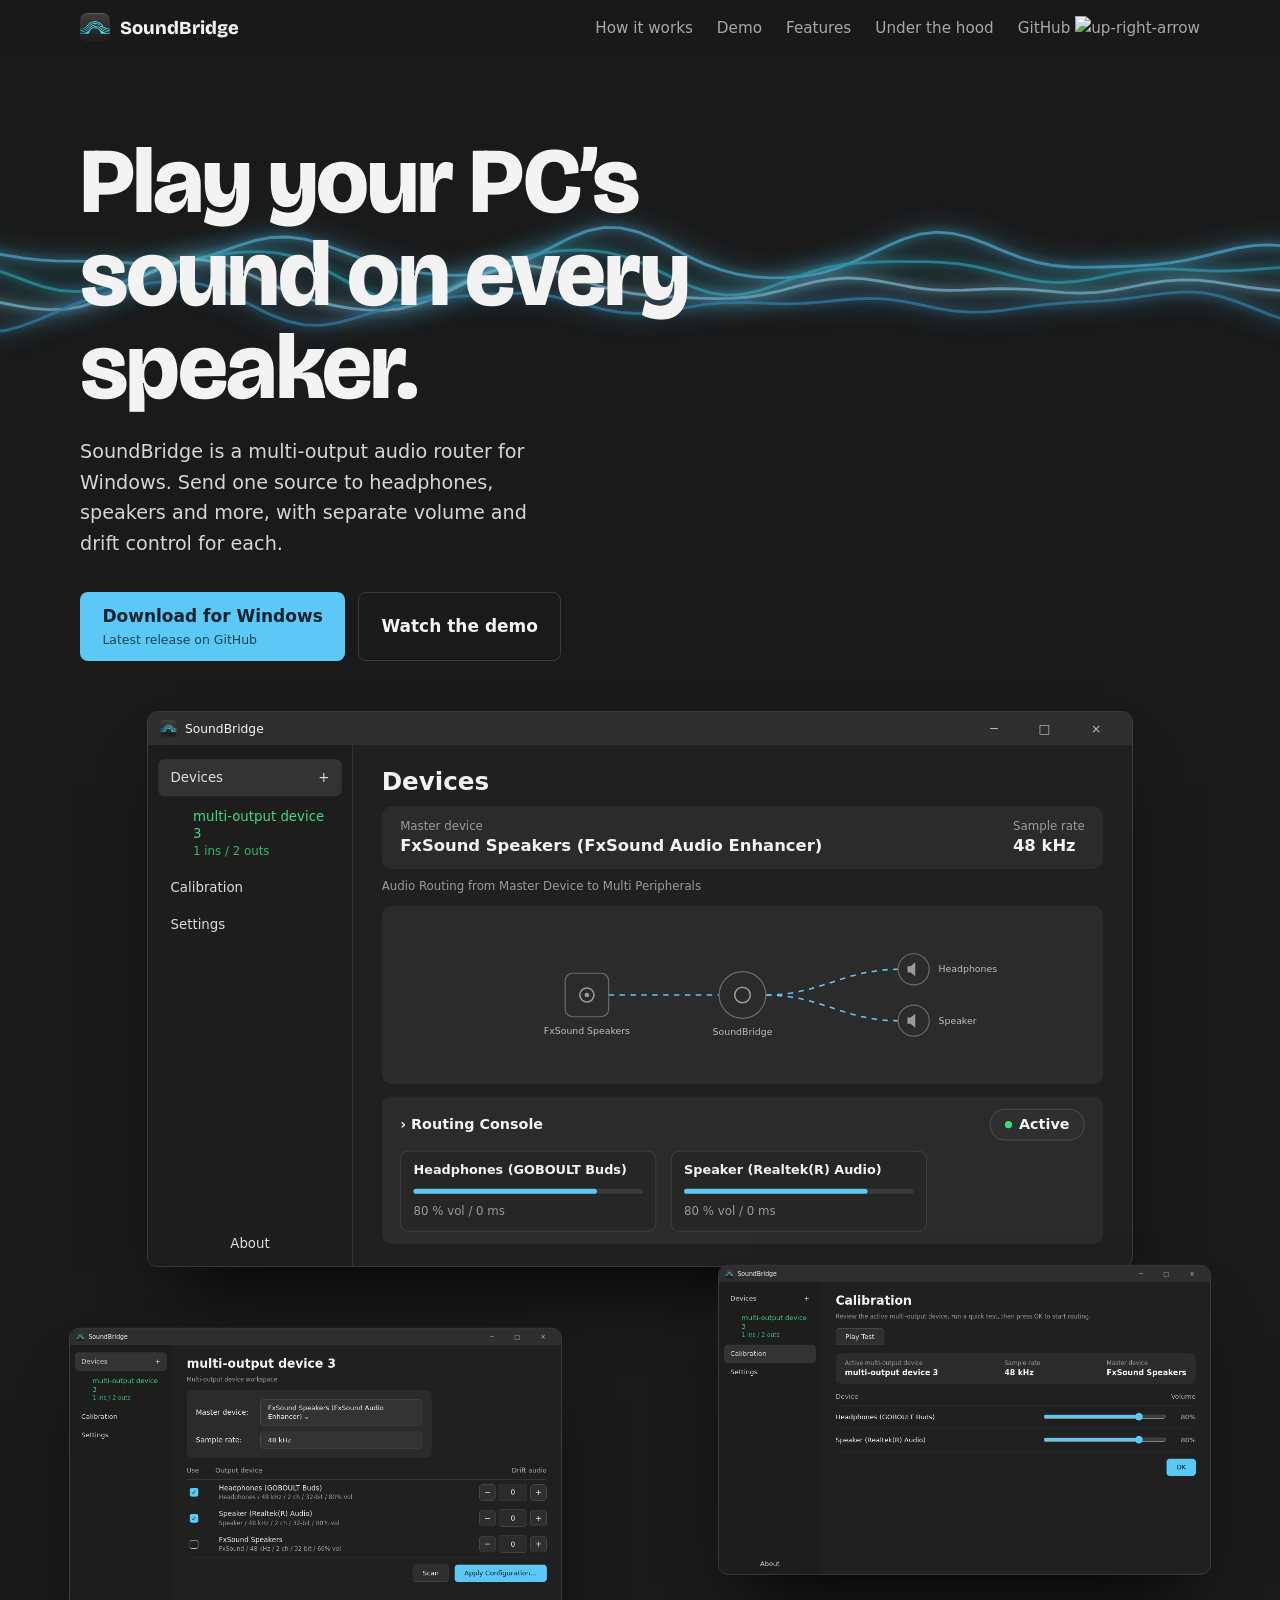
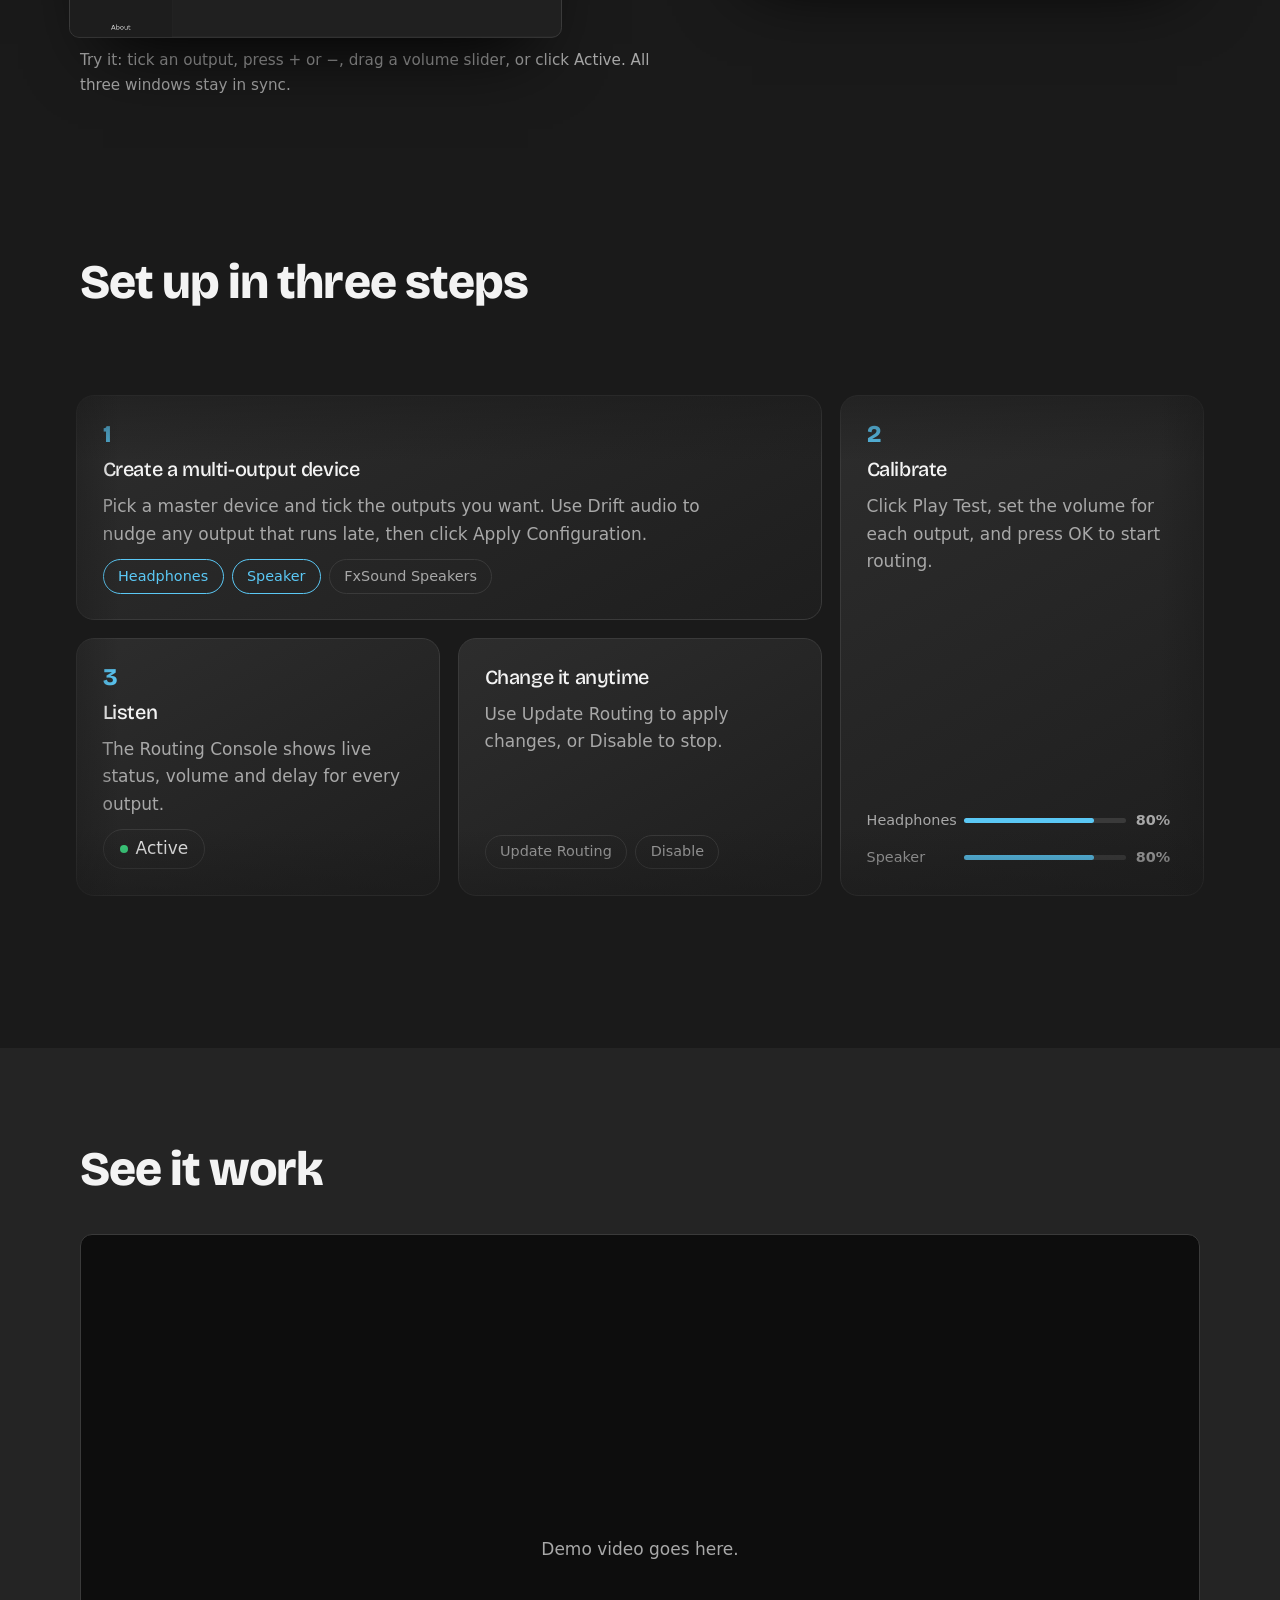
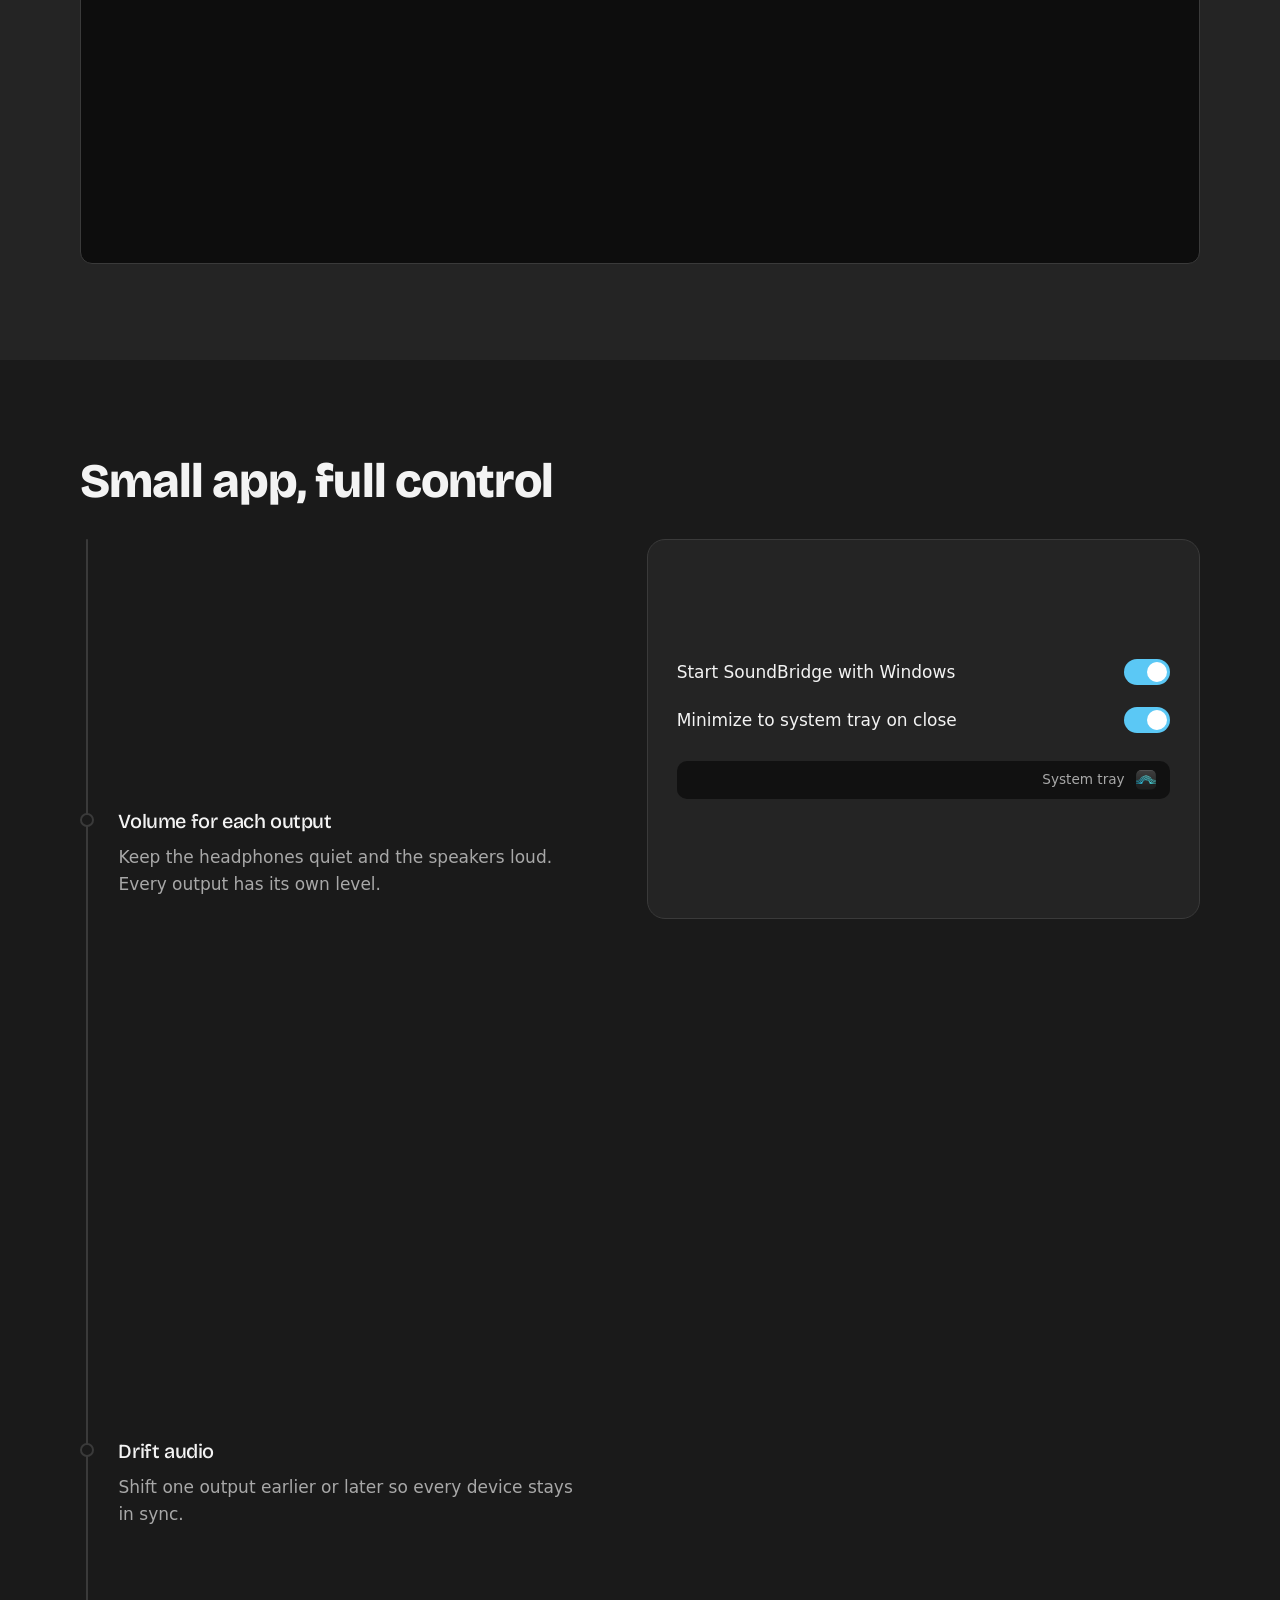
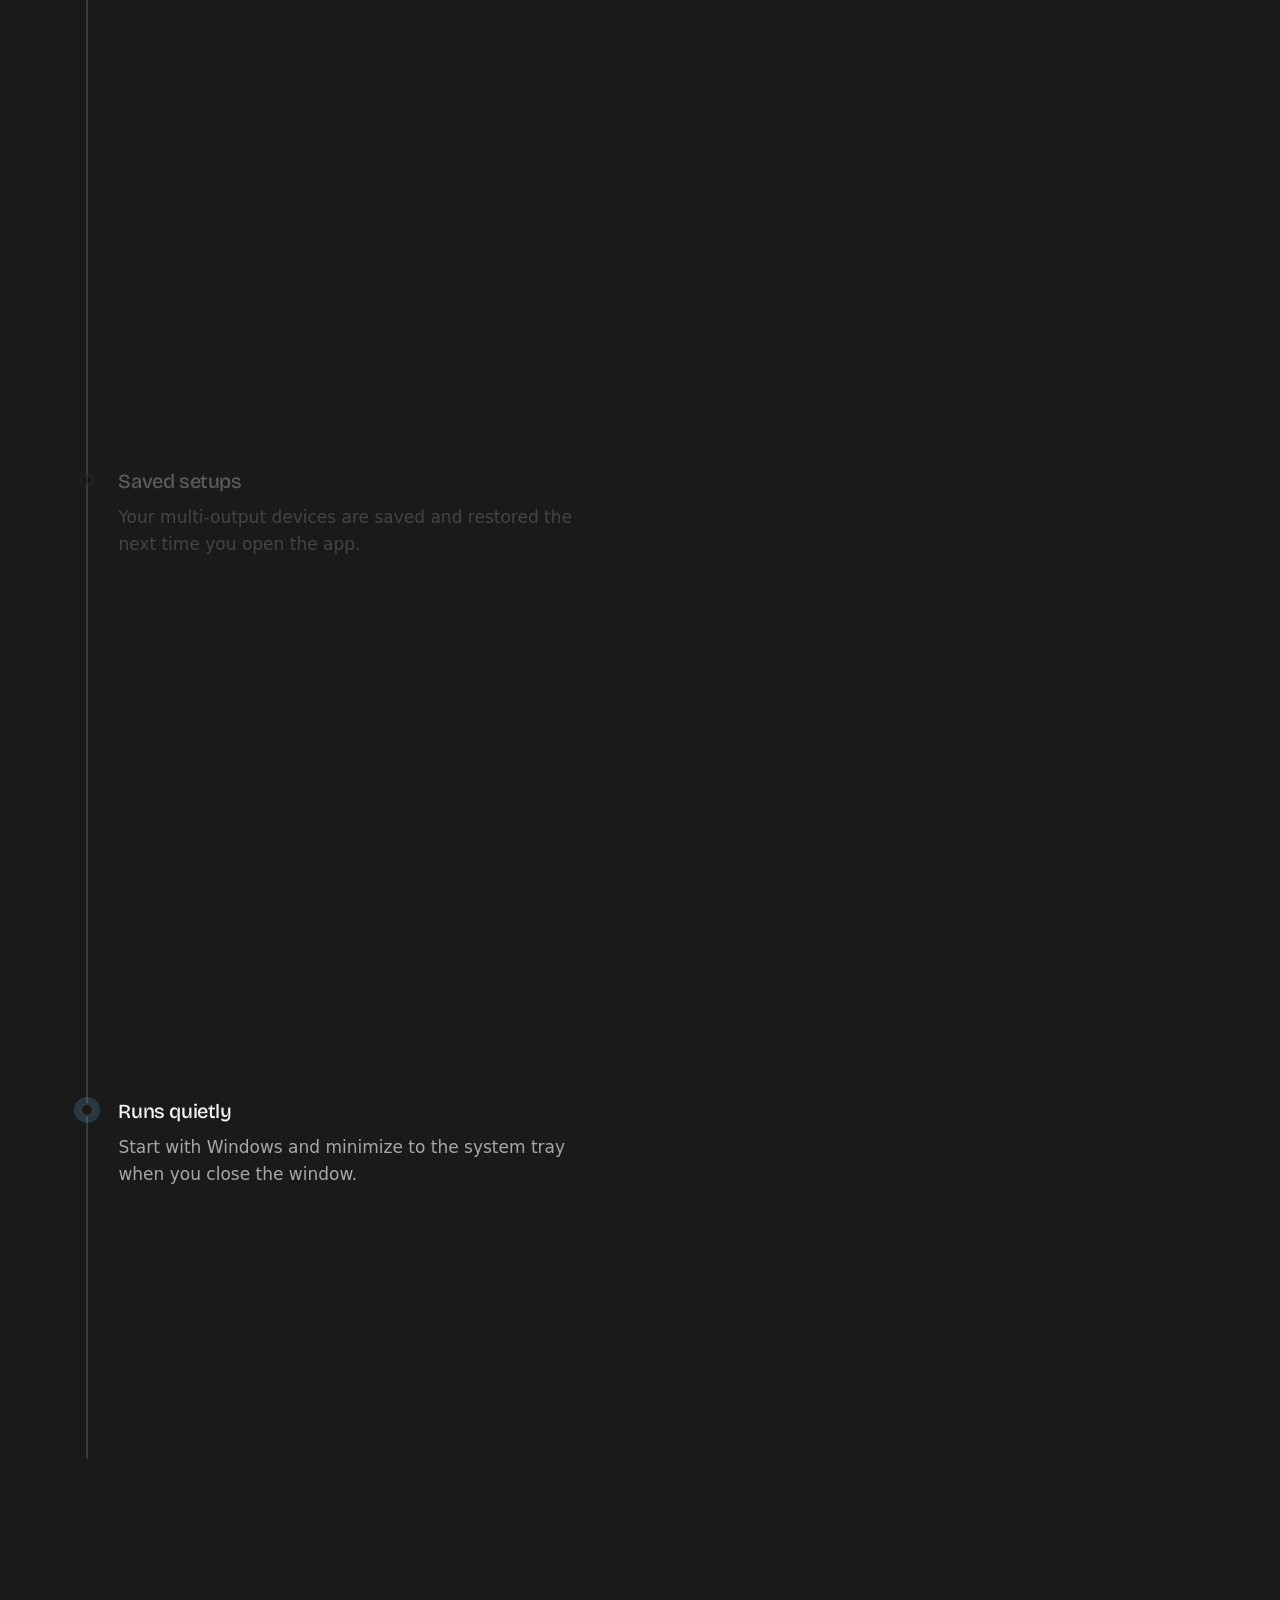
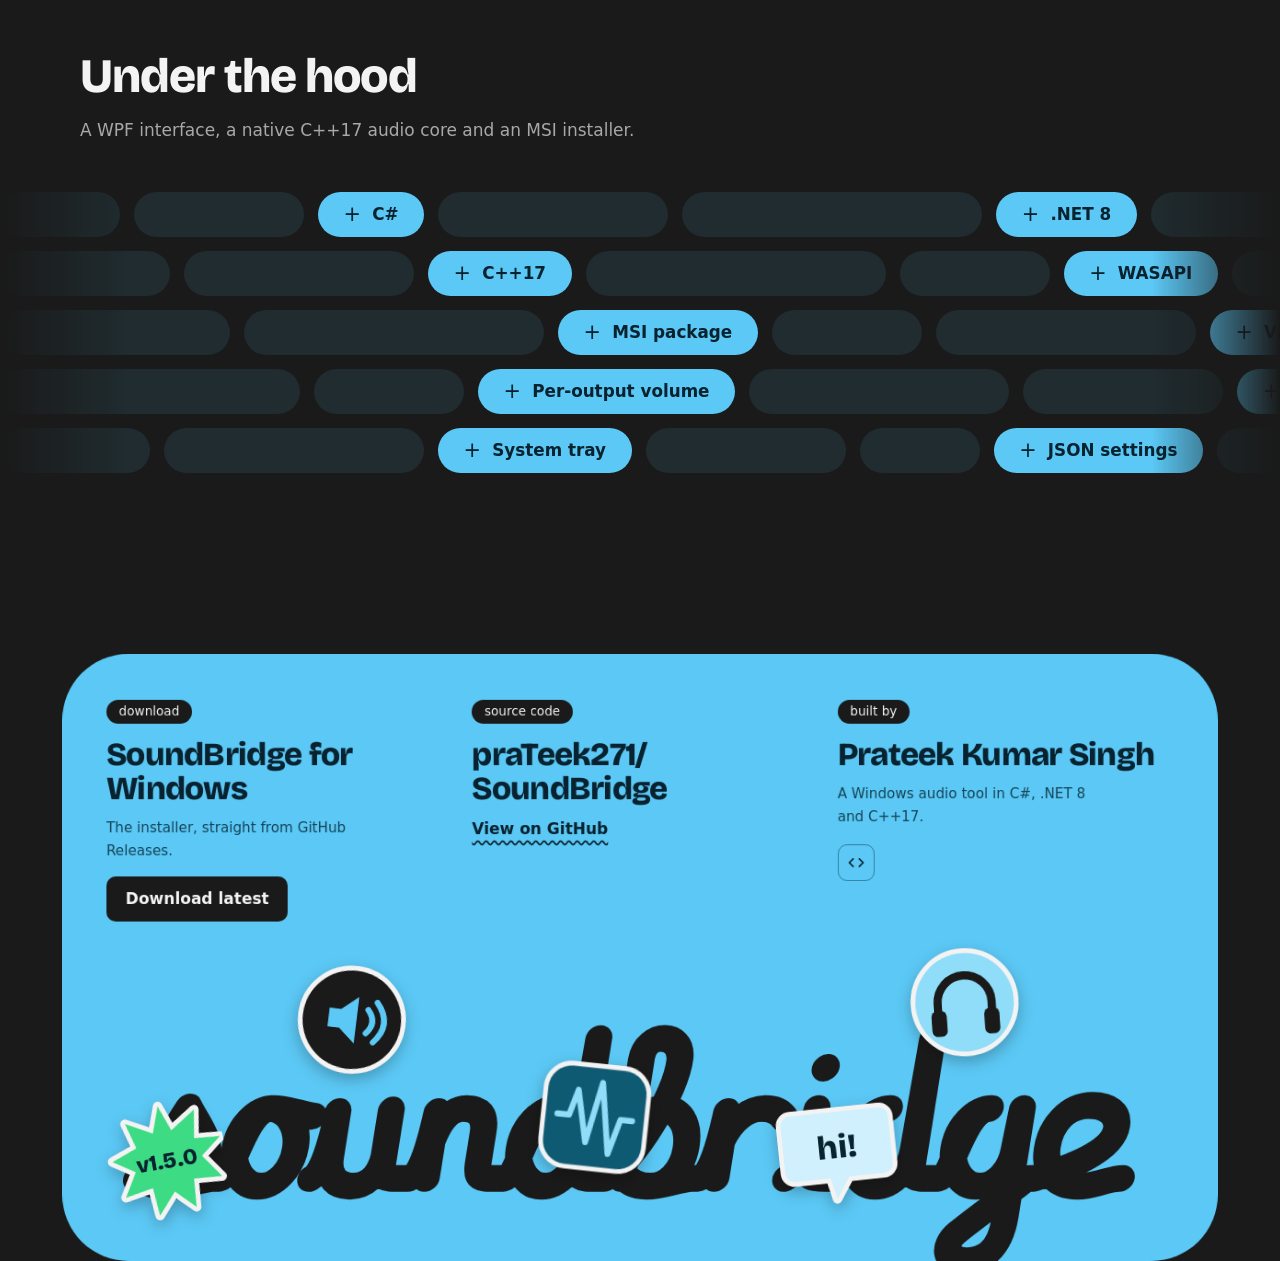
==== SoundBridge/soundbridge-site/index.html @ f6815412 "feat(release): publish SoundBridge v1.5.0 with CI/CD workflows Summary of changes: - feat(devices): " ====
<!DOCTYPE html>
<html lang="en">
<head>
  <meta charset="utf-8">
  <meta name="viewport" content="width=device-width, initial-scale=1, viewport-fit=cover">
  <meta name="color-scheme" content="dark">
  <title>SoundBridge: play your PC’s sound on every speaker</title>
  <meta name="description" content="SoundBridge is a multi-output audio router for Windows. Play audio on several devices at once, with volume and drift control for each.">
  <link rel="icon" href="assets/logo.png">
  <link rel="preconnect" href="https://fonts.googleapis.com">
  <link rel="preconnect" href="https://fonts.gstatic.com" crossorigin>
  <link href="https://fonts.googleapis.com/css2?family=Bricolage+Grotesque:opsz,wght@12..96,500;12..96,800&display=swap" rel="stylesheet">

  <!-- Original Finalized Styles + Modular Preloader -->
  <link rel="stylesheet" href="css/style.css">
  <link rel="stylesheet" href="css/hero-app.css">
  <link rel="stylesheet" href="css/preloader.css">
  <link rel="stylesheet" href="css/footer.css">
  
</head>
<body>

  <!-- Cinematic Sandblasted Black Metal Preloader -->
  <div id="preloader" aria-live="polite">
    <div class="metal-scene" id="metalScene">
      <div class="metal-orbit" id="metalOrbit">
        <!-- 1. Headphones -->
        <div class="glyph-tile" id="tile0" style="--delay:0s;">
          <div class="tile-turn">
            <svg viewBox="0 0 100 100" aria-hidden="true">
              <path class="stroke-only" d="M27 58V50a23 23 0 0 1 46 0v8" stroke-width="7" stroke-linecap="round"/>
              <rect x="21" y="56" width="13" height="22" rx="5"/>
              <rect x="66" y="56" width="13" height="22" rx="5"/>
            </svg>
          </div>
        </div>

        <!-- 2. Speaker + Waves -->
        <div class="glyph-tile" id="tile1" style="--delay:0.4s;">
          <div class="tile-turn">
            <svg viewBox="0 0 100 100" aria-hidden="true">
              <path d="M30 42h10l14-12v40L40 58H30z"/>
              <path class="stroke-only" d="M63 40q9 10 0 20M70 33q15 17 0 34" stroke-width="5.5" stroke-linecap="round"/>
            </svg>
          </div>
        </div>

        <!-- 3. Earphones -->
        <div class="glyph-tile" id="tile2" style="--delay:0.8s;">
          <div class="tile-turn">
            <svg viewBox="0 15 100 75" aria-hidden="true">
              <path d="m31.297 19.621 0.003906 0.007812-0.003906-0.007812h-0.003906zm-10.582 2.8633 0.003906 0.011719zm17.801 6.0898v0.015625l-0.007813-0.015625-0.003906 0.003906c0-0.003906 0.003906-0.003906 0.007813-0.003906zm-1.4219 0.42578 0.003906 0.007812-0.003906-0.007812h-0.007812 0.003906zm-5.6914-9.3867c0.11328 0 0.23438 0.082031 0.27344 0.20703 0.046875 0.15625-0.035156 0.32031-0.19141 0.36719l-0.015625 0.007812h-0.003906l-0.039063 0.011719c-1.1211 0.35547-2.2188 0.71094-3.6484 1.6016-1.4688 0.91406-3.2695 2.3828-4.4688 4.0078-1.1953 1.6211-1.7969 3.4062-2.4141 5.2461-0.039062 0.12109-0.15234 0.19922-0.27734 0.19922-0.027344 0-0.054688-0.003907-0.082032-0.015625l-0.007812 0.003906 0.007812 0.007812-0.015625-0.015624 0.003907 0.003906c-0.15234-0.054688-0.23047-0.21875-0.17969-0.37109v-0.007812c0.003906-0.007813 0.003906 0 0.003906-0.007813v-0.003906 0.003906c0-0.003906 0-0.003906 0.003906-0.007813l0.003907-0.019531c0.60938-1.8125 1.2383-3.668 2.4844-5.3594v-0.003906c1.2539-1.6992 3.1211-3.2148 4.6289-4.1562 1.5195-0.94531 2.6914-1.3164 3.8359-1.6797l0.019531-0.003906h0.003906v-0.003906h0.003906c0.019531-0.003906 0.046875-0.011719 0.070313-0.011719zm13.16 15.941h0.003906zm-0.09375 0.95703h0.003906-0.007812zm-15.395 0.75-0.003907 0.011719zm9.5547-8.6758c0.45703 0 0.91797 0.10937 1.3281 0.3125 0.44141 0.22266 0.82812 0.55859 1.1094 0.96484h0.003906c0.28125 0.40625 0.46094 0.88672 0.51172 1.3789l0.98047 9.4375 0.003906 0.007812c0.125 0.73047-0.046875 1.5-0.46094 2.1094-0.42188 0.61719-1.0938 1.0586-1.8242 1.2031h-0.007812c-0.17969 0.03125-0.35156 0.050781-0.53516 0.050781-0.61328 0-1.2266-0.19531-1.7227-0.56641-0.63672-0.46875-1.0625-1.2109-1.1484-1.9961v-0.007812l-1.2031-9.7227-0.003906-0.023437c-0.03125-0.53906 0.089844-1.0859 0.33984-1.5625 0.25391-0.48047 0.64062-0.88672 1.1055-1.1641 0.42578-0.25391 0.91406-0.39844 1.4102-0.41797h0.003906-0.003906c0.023437 0 0.089844-0.003906 0.11328-0.003906zm-9.7227 8.6445c0.054688 0 0.10547 0.011719 0.15234 0.042969l0.007812 0.003906h0.003906v0.003906c0.80859 0.49609 1.6445 1.0195 2.6133 2.457 0.96094 1.4219 2.0586 3.7539 2.6523 6.1289 0.59375 2.3789 0.67578 4.7969 0.67187 8.7109-0.003906 2.1367-0.035156 4.5781-0.0625 7.0859v0.046876c-0.023437 2.0703-0.050781 4.2656-0.054687 5.9102-0.015625 3.6758 0.050781 5.6016 0.12109 7.5234 0.003906 0.16016-0.12109 0.29688-0.28125 0.30078l-0.011719 0.003907c-0.15625-0.003907-0.28516-0.125-0.28906-0.28516-0.070313-1.918-0.13672-3.8633-0.125-7.5469 0.007812-1.7031 0.03125-3.7422 0.054687-5.8672v-0.046875l0.003906-0.066406v-0.070313c0.027344-2.4141 0.054688-4.9453 0.058594-6.9922 0.007813-3.9141-0.078125-6.2656-0.65234-8.5664-0.57422-2.3086-1.6484-4.5781-2.5703-5.9453-0.90234-1.3398-1.6602-1.8086-2.4375-2.2891l-0.015625-0.007813-0.003906-0.003906v0.003906c-0.125-0.078125-0.16797-0.25781-0.082032-0.39453v-0.007813c0.058594-0.085937 0.15234-0.13281 0.24609-0.13281zm11.199 43.84v0.011719l-0.003907-0.011719h-0.007812 0.003906zm-8.4414-63.504c-0.94141 0-1.8711 0.10156-2.7578 0.30078h-0.003906c-3.0156 0.66797-5.625 2.4727-8.1719 4.6016h-0.003907l-0.019531 0.015625v0.003906h-0.003906c-2.5664 2.1484-4.7773 4.3906-5.4453 7.3633-0.67969 3.0195 0.19141 6.9609 1.4414 9.9492 1.2344 2.9453 2.75 4.7656 4.582 5.8672 1.8672 1.1211 4.1445 1.5508 5.8477 1.6992h0.007813c0.52734 0.046874 0.98047 0.066406 1.3945 0.066406 0.58594 0 1.0898-0.039063 1.5742-0.089844h0.007812l0.011719-0.007812 0.039062-0.054688v-0.011719c-0.039062-0.29688-0.089843-0.57422-0.15234-0.83984-0.38672-1.6719-1.2422-2.8711-2.2031-4.2031-0.26172-0.36719-0.17969-0.87891 0.1875-1.1445 0.14453-0.10156 0.3125-0.15234 0.47656-0.15234 0.25391 0 0.50391 0.11719 0.66406 0.33984l0.03125 0.039063 0.03125 0.046875v0.003906c0.92969 1.2891 1.9453 2.7148 2.4062 4.6992 0.42578 1.832 0.37109 4.1211 0.27344 7.9805l-0.003906 0.16797-0.019531 0.82422v0.011719c-0.10938 4.5391-0.23828 11.223-0.21484 15.562 0.027344 4.3789 0.21484 6.2461 0.71094 7.5664 0.47266 1.2539 1.2227 2.0195 2.5742 2.4844l0.003907 0.003906c1 0.33984 2.332 0.51953 3.625 0.51953 0.54687 0 1.0742-0.035157 1.5547-0.09375 1.582-0.20313 2.5-0.70313 3.0625-1.7812 0.64062-1.2305 0.88672-3.2891 1-5.2383 0.097656-1.707 0.09375-3.1836 0.070313-7.3047l-0.007813-1.3672c-0.011719-2.7305-0.015625-4.3164-0.03125-7.4766l-0.003906-1.4727v-0.058593c-0.011719-2.7578-0.027344-7.2812-0.039063-9.2734l-0.003906-0.66016-0.003906-0.69922v-0.61328c-0.019532-3.9805-0.015625-5.3398 0.24219-7.8242 0.023438-0.21875 0.058594-0.55469 0.085938-0.79688v-0.007812h-0.007813 0.007813v-0.003907-0.007812 0.003906c0.003906-0.035156 0 0 0.007812-0.054687l0.011719-0.11719v-0.003906c0-0.003906 0.003906-0.027344 0.003906-0.035156l0.003906-0.035157c0.023438-0.22266 0.050782-0.44531 0.074219-0.68359v-0.007813c0.26172-2.5156 0.46875-5.5352-0.23047-8.2383-0.86328-3.3555-3.1484-6.2891-6.0312-7.9844-2.0312-1.1914-4.3789-1.7773-6.6562-1.7773z"/>
              <path d="m38.629 29.219h-0.085937-0.003907c-0.38672 0.015625-0.77734 0.12891-1.1094 0.33203h-0.003907c-0.36328 0.21875-0.66797 0.53516-0.86719 0.91406-0.19531 0.36719-0.28906 0.79297-0.26953 1.2109h0.003907l0.003906-0.003906-0.007813 0.007813 1.1992 9.7227 0.003907 0.003906c0.0625 0.61719 0.39844 1.2031 0.89844 1.5742 0.38281 0.28516 0.86719 0.4375 1.3477 0.4375 0.13672 0 0.28125-0.011719 0.41406-0.035157l0.003906-0.003906-0.003906 0.003906c0.57422-0.11328 1.1016-0.45703 1.4336-0.94141v0.003906c0.32812-0.48437 0.46094-1.1016 0.35547-1.6758l-0.003906-0.027343-0.98047-9.4297v-0.003906l-0.015625 0.003906 0.015625-0.003906c-0.042969-0.38672-0.18359-0.76562-0.40625-1.0859-0.22266-0.32031-0.52734-0.58594-0.875-0.75781-0.32422-0.16406-0.6875-0.24609-1.0469-0.24609z"/>
              <path d="m12.758 26.672c-0.60547 0-1.2578 0.12891-2.0078 0.50781-1.8281 0.91797-4.1367 3.2812-5.0703 6.2188-0.92578 2.9258-0.51172 6.5 0.76172 9.4766 1.2617 2.957 3.3281 5.2109 5.75 6.2969 1.418 0.63281 3 0.88672 4.4805 0.88672 1.0547 0 2.0352-0.12891 2.832-0.32812v-0.003907 0.003907c1.3945-0.35156 2.2578-0.92188 3.0352-1.5938h0.003907v-0.027344c-0.72266-0.26172-1.4453-0.58984-2.1289-1-2.2188-1.332-3.9375-3.4805-5.2656-6.6562-1.3086-3.125-2.3281-7.4531-1.5352-10.973 0.19922-0.89062 0.51562-1.7148 0.91016-2.4883v-0.027344c-0.60547-0.17188-1.1758-0.29297-1.7656-0.29297z"/>
              <path d="m58.512 31.418m2.3242-2.0469c-0.36328 0-0.72266 0.082031-1.0469 0.24609-0.34766 0.17187-0.65234 0.43359-0.875 0.75391-0.21484 0.30859-0.35156 0.67188-0.39844 1.0469h-0.003906v0.039062-0.003906l-0.98047 9.4375-0.003906 0.027344c-0.10547 0.57422 0.027344 1.1875 0.35547 1.668v0.003906-0.003906c0.32813 0.48047 0.85547 0.82812 1.4258 0.9375h0.003906l0.003906 0.003906c0.13672 0.023437 0.26953 0.035156 0.40625 0.035156 0.48047 0 0.96484-0.15625 1.3477-0.44141l0.003907-0.003906 0.003906 0.003906c0.49219-0.37109 0.82422-0.95312 0.89062-1.5664v-0.007813l1.1992-9.6992c0.023437-0.42578-0.070313-0.85938-0.26562-1.2344-0.19922-0.37109-0.5-0.69141-0.85938-0.90625h-0.007813l-0.003906-0.007812c-0.33203-0.19922-0.71484-0.3125-1.1016-0.32812l-0.007813 0.003906v-0.003906h-0.085937z"/>
              <path d="m68.066 19.715c0.035156 0 0.066406 0.003906 0.10156 0.015625h0.003906v0.003906c1.1484 0.35938 2.3242 0.73438 3.8477 1.6836 1.5156 0.94141 3.3867 2.4648 4.6445 4.168 1.2578 1.707 1.8867 3.582 2.5 5.4023l0.003907 0.019531c0.0625 0.17969-0.035157 0.37109-0.21484 0.43359-0.039063 0.011719-0.074219 0.015625-0.10938 0.015625-0.14453 0-0.27734-0.089843-0.32422-0.23047l-0.007812-0.023437c-0.61328-1.832-1.2148-3.6016-2.3984-5.207-1.1914-1.6172-2.9922-3.0859-4.4531-3.9961-1.4531-0.90625-2.5586-1.2539-3.6992-1.6172-0.17969-0.054687-0.28125-0.25-0.22266-0.42969 0.046875-0.14453 0.17969-0.23828 0.32812-0.23828zm-7.2305 8.9688c0.054687 0 0.058593 0 0.11328 0.003906h0.003906c0.50391 0.019531 0.99609 0.16797 1.4297 0.42578 0.47266 0.28125 0.86719 0.69531 1.125 1.1797 0.25781 0.48828 0.375 1.0469 0.34375 1.5938v0.003906l-0.003906 0.019531-1.1992 9.7227c-0.085938 0.80469-0.51953 1.5586-1.168 2.0391v0.003906c-0.50781 0.37109-1.1328 0.57031-1.7578 0.57031-0.17578 0-0.35938-0.015625-0.53516-0.046875h-0.003906l-0.003906-0.003907c-0.74609-0.14453-1.4258-0.58594-1.8594-1.2148l-0.003906 0.003906 0.003906-0.003906s-0.003906-0.003907-0.003906-0.007813v0.003906c-0.42578-0.625-0.59766-1.4102-0.46875-2.1484h-0.003906l0.003906-0.007813 0.97656-9.4062h0.003906v-0.03125c0.054687-0.50391 0.23828-0.98828 0.52344-1.4023 0.28906-0.41406 0.67969-0.75391 1.1328-0.97656 0.41797-0.21094 0.88281-0.32031 1.3516-0.32031zm9.7188 8.6445c0.11719 0 0.22656 0.054687 0.29297 0.16016 0.097656 0.16016 0.050782 0.375-0.11328 0.47266l-0.003906 0.003906-0.007813 0.003906c-0.77344 0.47656-1.5195 0.94141-2.418 2.2695-0.91797 1.3633-1.9883 3.625-2.5625 5.9297-0.57422 2.293-0.66016 4.6406-0.65234 8.5547 0.003906 2.082 0.035156 4.668 0.0625 7.125 0.023437 2.1445 0.050781 4.1992 0.054687 5.918 0.015625 3.6953-0.054687 5.6172-0.12109 7.5469-0.007813 0.1875-0.16016 0.33203-0.34375 0.33203h-0.003907-0.007812c-0.1875-0.007812-0.33594-0.16406-0.33203-0.35547v-0.003906c0.070312-1.9219 0.13672-3.8438 0.125-7.5156-0.007813-1.6484-0.03125-3.8359-0.054688-5.9141-0.03125-2.4922-0.058594-5.0078-0.0625-7.1328-0.007812-3.9102 0.074219-6.332 0.67188-8.7227 0.59375-2.3789 1.6953-4.7148 2.6602-6.1445 0.98047-1.4531 1.8242-1.9766 2.6367-2.4766 0.058594-0.035156 0.11719-0.050781 0.17969-0.050781zm-2.7578-19.562c-2.2695 0-4.6055 0.58203-6.6289 1.7695-2.8711 1.6875-5.1445 4.6133-6.0078 7.9531-0.69531 2.6953-0.49219 5.7109-0.23047 8.2266 0.03125 0.27344 0.074218 0.67578 0.10156 0.92969v0.003907c0.007812 0.0625 0.019531 0.15625 0.019531 0.15625v0.003906c0.027344 0.25781 0.042969 0.39453 0.066407 0.65234 0.26172 2.4844 0.26562 3.8477 0.24609 7.832l-0.003906 0.60938-0.003906 0.69922-0.003907 0.62891c-0.007812 2.1719-0.023437 5.6914-0.035156 8.5742v0.69922c-0.015625 3.4883-0.027344 6.3828-0.039062 9.0391l-0.007813 1.3672c-0.019531 4.125-0.027343 5.5898 0.074219 7.3008 0.11328 1.9492 0.35938 4 0.99219 5.2188 0.55078 1.0586 1.4492 1.5508 3.0234 1.7539h0.007813c0.47656 0.058594 1 0.089844 1.543 0.089844 1.2852 0 2.6211-0.17578 3.6094-0.51953 1.3359-0.45703 2.0742-1.2109 2.543-2.4531 0.49219-1.3086 0.67969-3.168 0.70703-7.5508 0.027344-4.3359-0.10547-11.039-0.21484-15.57v-0.003907l-0.019532-0.82031v-0.066407l-0.007812-0.21094c-0.09375-3.7891-0.14453-6.0586 0.28125-7.8828 0.46875-2.0195 1.5117-3.4648 2.4453-4.7695l0.03125-0.039062c0.16797-0.23438 0.43359-0.35938 0.70312-0.35938 0.17578 0 0.35547 0.050781 0.50781 0.16016 0.39062 0.28125 0.47656 0.82422 0.19922 1.2148-0.96094 1.332-1.8086 2.5273-2.1953 4.1875-0.0625 0.26172-0.11328 0.54297-0.15234 0.83594l0.011719 0.015625h0.007813c0.48047 0.050782 0.97656 0.085938 1.5625 0.085938 0.41016 0 0.87891-0.019532 1.3984-0.0625 1.6992-0.15234 3.9727-0.58203 5.8281-1.6953 1.8164-1.0938 3.3281-2.9062 4.5586-5.8398 1.25-2.9883 2.1172-6.918 1.4414-9.9219-0.66406-2.9531-2.8633-5.1875-5.4336-7.3359l-0.003906-0.003906c-2.5508-2.1328-5.1562-3.9336-8.168-4.6016h-0.003906l0.003906 0.003906-0.007812-0.007812c-0.88672-0.19531-1.8047-0.29688-2.7461-0.29688z"/>
              <path d="m86.707 26.805c-0.59375 0-1.1641 0.12109-1.7734 0.29687l0.007812 0.050782-0.011718-0.003906h-0.003907c0.39453 0.76953 0.70703 1.5938 0.90625 2.4805 0.79297 3.5156-0.22266 7.8398-1.5312 10.965-1.3281 3.1719-3.0469 5.3203-5.2617 6.6484-0.67969 0.41016-1.4023 0.73828-2.125 1l0.007813 0.054687h-0.007813c0.78125 0.67188 1.6445 1.2422 3.0391 1.5938 0.80078 0.20312 1.7812 0.33203 2.8398 0.33203 1.4766 0 3.0625-0.25391 4.4844-0.89062 2.4297-1.0859 4.4961-3.3398 5.7617-6.3047 1.2695-2.9766 1.6875-6.5586 0.75781-9.4844-0.93359-2.9453-3.2461-5.3086-5.0742-6.2305-0.75-0.37891-1.4102-0.50781-2.0156-0.50781z"/>
            </svg>
          </div>
        </div>

        <!-- 4. Speaker Driver -->
        <div class="glyph-tile" id="tile3" style="--delay:1.2s;">
          <div class="tile-turn">
            <svg viewBox="0 0 100 100" aria-hidden="true">
              <path d="M50.15,50.25c-9.328,0-16.917,7.589-16.917,16.917s7.589,16.917,16.917,16.917s16.917-7.589,16.917-16.917S59.479,50.25,50.15,50.25z M50.15,81.584c-7.95,0-14.417-6.468-14.417-14.417S42.201,52.75,50.15,52.75c7.949,0,14.417,6.468,14.417,14.417S58.1,81.584,50.15,81.584z"/>
              <path d="M50.15,70.241c-1.695,0-3.075-1.379-3.075-3.074h-2.5c0,3.073,2.501,5.574,5.575,5.574c3.073,0,5.574-2.501,5.574-5.574h-2.5C53.225,68.862,51.846,70.241,50.15,70.241z"/>
              <path d="M50.15,57.417c-5.376,0-9.75,4.374-9.75,9.75s4.374,9.75,9.75,9.75c5.376,0,9.75-4.374,9.75-9.75S55.526,57.417,50.15,57.417z M50.15,74.417c-3.998,0-7.25-3.252-7.25-7.25s3.252-7.25,7.25-7.25s7.25,3.252,7.25,7.25S54.148,74.417,50.15,74.417z"/>
              <path d="M50.149,37.583c6.938,0,12.584-5.645,12.584-12.583s-5.646-12.583-12.584-12.583S37.566,18.062,37.566,25S43.211,37.583,50.149,37.583z M50.149,14.917c5.561,0,10.084,4.523,10.084,10.083S55.71,35.083,50.149,35.083c-5.56,0-10.083-4.523-10.083-10.083S44.59,14.917,50.149,14.917z"/>
              <path d="M50.15,31.417c3.538,0,6.417-2.878,6.417-6.417h-2.5c0,2.16-1.757,3.917-3.917,3.917S46.233,27.16,46.233,25h-2.5C43.733,28.539,46.612,31.417,50.15,31.417z"/>
              <rect x="31" y="23.75" width="3.483" height="2.5"/>
              <rect x="26.5" y="65.917" width="3.483" height="2.5"/>
              <rect x="70.334" y="65.917" width="3.482" height="2.5"/>
              <rect x="65.666" y="23.75" width="3.483" height="2.5"/>
              <path d="M92.967,84.084v-2.5H79.9V5.5H20.4v76.084H7.333v2.5H20.4v3.666h-8.733v2.5H20.4V94h59.5v-3.75h8.732v-2.5H79.9v-3.666H92.967z M77.4,91.5H22.9V8h54.5V91.5z"/>
            </svg>
          </div>
        </div>
      </div>

      <div class="metal-core" id="metalCore">
        <img src="assets/logo.png" alt="SoundBridge">
      </div>
    </div>
    <div class="load-status" id="loadStatus">Loading SoundBridge · 0%</div>
  </div>

  <!-- Exact Header from index_2.html -->
  <header><div class="wrap">
    <a class="brand" href="#top"><img src="assets/logo.png" alt="">SoundBridge</a>
    <nav><a href="#how">How it works</a><a href="#demo">Demo</a><a href="#features">Features</a><a href="#under">Under the hood</a><a class="gh" href="https://github.com/praTeek271/SoundBridge">GitHub <span><img width="16" height="16" src="https://img.icons8.com/windows/32/up-right-arrow.png" alt="up-right-arrow" /></span></a></nav>
  </div></header>

  <main id="top">
    <div class="hero">
      <div class="lanes" id="lanes" aria-hidden="true"></div>
      <div class="wrap">
        <h1>Play your PC’s sound on every speaker.</h1>
        <p class="lead">SoundBridge is a multi-output audio router for Windows. Send one source to headphones, speakers and more, with separate volume and drift control for each.</p>
        <div class="cta">
          <a class="btn" id="dl" href="https://github.com/praTeek271/SoundBridge/releases/latest">Download for Windows<small id="dlMeta">Latest release on GitHub</small></a>
          <a class="btn alt" href="#demo">Watch the demo</a>
        </div>
        <div class="stage">
          <figure class="l main" data-speed="-0.03"><div class="fit" id="fA"></div></figure>
          <figure class="l f1" data-speed="0.09"><div class="fit" id="fB"></div></figure>
          <figure class="l f2" data-speed="-0.07"><div class="fit" id="fC"></div></figure>
        </div>
        <p class="hint">Try it: tick an output, press + or −, drag a volume slider, or click Active. All three windows stay in sync.</p>
      </div>
    </div>

    <section id="how"><div class="wrap"><h2>Set up in three steps</h2></div>
      <div class="bentoBox"><div class="bento">
        <article class="bc a"><span class="n">1</span><h3>Create a multi-output device</h3><p class="muted">Pick a master device and tick the outputs you want. Use Drift audio to nudge any output that runs late, then click Apply Configuration.</p><div class="chips"><i class="on">Headphones</i><i class="on">Speaker</i><i>FxSound Speakers</i></div></article>
        <article class="bc b"><span class="n">2</span><h3>Calibrate</h3><p class="muted">Click Play Test, set the volume for each output, and press OK to start routing.</p><div class="mini"><div><span>Headphones</span><em><u style="width:80%"></u></em><b>80%</b></div><div><span>Speaker</span><em><u style="width:80%"></u></em><b>80%</b></div></div></article>
        <article class="bc c"><span class="n">3</span><h3>Listen</h3><p class="muted">The Routing Console shows live status, volume and delay for every output.</p><span class="live2">Active</span></article>
        <article class="bc d"><h3>Change it anytime</h3><p class="muted">Use Update Routing to apply changes, or Disable to stop.</p><div class="btns"><i>Update Routing</i><i>Disable</i></div></article>
      </div></div>
    </section>

    <section class="demo" id="demo"><div class="wrap">
      <h2>See it work</h2>
      <div class="video" id="video"><div class="empty" id="videoEmpty">Demo video goes here.</div></div>
    </div></section>

    <section id="features"><div class="wrap">
      <h2>Small app, full control</h2>
      <div class="scr">
        <div class="txt">
          <div class="st on" data-i="1"><h3>Volume for each output</h3><p class="muted">Keep the headphones quiet and the speakers loud. Every output has its own level.</p></div>
          <div class="st" data-i="2"><h3>Drift audio</h3><p class="muted">Shift one output earlier or later so every device stays in sync.</p></div>
          <div class="st" data-i="3"><h3>Saved setups</h3><p class="muted">Your multi-output devices are saved and restored the next time you open the app.</p></div>
          <div class="st" data-i="4"><h3>Runs quietly</h3><p class="muted">Start with Windows and minimize to the system tray when you close the window.</p></div>
        </div>
        <div class="pane" id="pane" data-a="1">
          <div class="scene s1">
            <div class="vr"><span>Headphones</span><em><u id="v1"></u></em><b id="vt1">80%</b></div>
            <div class="vr"><span>Speaker</span><em><u id="v2"></u></em><b id="vt2">80%</b></div>
          </div>
          <div class="scene s2">
            <svg viewBox="0 0 400 80" aria-hidden="true"><path class="wa wv"/></svg>
            <svg viewBox="0 0 400 80" aria-hidden="true"><path class="wb wv"/></svg>
            <div class="big" id="dv">0 ms</div>
          </div>
          <div class="scene s3">
            <div class="dev"><b>multi-output device 3</b><span class="muted">1 ins / 2 outs</span></div>
            <div class="t3">multi-output device 3 restored from saved template</div>
          </div>
          <div class="scene s4">
            <div class="tgr"><span>Start SoundBridge with Windows</span><span class="tg"><i></i></span></div>
            <div class="tgr"><span>Minimize to system tray on close</span><span class="tg"><i></i></span></div>
            <div class="tray"><span>System tray</span><img src="assets/logo.png" alt=""></div>
          </div>
        </div>
      </div>
    </div></section>

    <section id="under"><div class="wrap">
      <h2>Under the hood</h2>
      <p class="muted" style="margin-top:1rem">A WPF interface, a native C++17 audio core and an MSI installer.</p></div>
      <div class="rows" id="rows" role="img"></div>
    </section>
  </main>

  <footer class="pf"><div class="panel" id="built">
   <div class="pcols">
    <div><span class="tag">download</span><h3>SoundBridge for Windows</h3><p>The installer, straight from GitHub Releases.</p><a class="pbtn" id="dl2" href="https://github.com/praTeek271/SoundBridge/releases/latest">Download latest</a></div>
    <div><span class="tag">source code</span><h3>praTeek271/<br>SoundBridge</h3><a class="wl" href="https://github.com/praTeek271/SoundBridge">View on GitHub</a></div>
    <div><span class="tag">built by</span><h3>Prateek Kumar Singh</h3><p>A Windows audio tool in C#, .NET 8 and C++17.</p><div class="soc" id="soc"></div></div>
   </div>
   <div class="stk" style="left:4%;bottom:7%;rotate:-10deg"><svg viewBox="0 0 100 100" aria-hidden="true"><g stroke="#F3F3F3" stroke-width="8" stroke-linejoin="round" paint-order="stroke"><path fill="#3DDC84" d="M50 4 58 26 80 12 76 36 98 38 80 52 94 72 70 70 68 94 52 78 36 96 34 72 10 76 22 56 4 44 26 36 20 14 42 26z"/></g><text x="50" y="57" text-anchor="middle" font-size="19" font-weight="800" fill="#08222F" font-family="Bricolage Grotesque,sans-serif">v1.5.0</text></svg></div>
   <div class="stk" style="left:20%;bottom:30%;rotate:7deg"><svg viewBox="0 0 100 100" aria-hidden="true"><g stroke="#F3F3F3" stroke-width="8" paint-order="stroke"><circle cx="50" cy="50" r="42" fill="#1A1A1A"/></g><path d="M30 42h10l14-12v40L40 58H30z" fill="#5BC8F5"/><path d="M63 40q9 10 0 20M70 33q15 17 0 34" fill="none" stroke="#5BC8F5" stroke-width="5" stroke-linecap="round"/></svg></div>
   <div class="stk" style="left:41%;bottom:14%;rotate:6deg"><svg viewBox="0 0 100 100" aria-hidden="true"><g stroke="#F3F3F3" stroke-width="8" stroke-linejoin="round" paint-order="stroke"><rect x="8" y="8" width="84" height="84" rx="20" fill="#0F5A73"/></g><path d="M18 50h10l6-22 10 44 10-52 10 60 8-30h10" fill="none" stroke="#8FDDF8" stroke-width="5" stroke-linecap="round" stroke-linejoin="round"/></svg></div>
   <div class="stk" style="left:62%;bottom:8%;rotate:-6deg"><svg viewBox="0 0 100 100" aria-hidden="true"><g stroke="#F3F3F3" stroke-width="8" stroke-linejoin="round" paint-order="stroke"><path fill="#CFF0FC" d="M12 14h76a8 8 0 0 1 8 8v40a8 8 0 0 1-8 8H58l-12 18-4-18H12a8 8 0 0 1-8-8V22a8 8 0 0 1 8-8z"/></g><text x="50" y="53" text-anchor="middle" font-size="28" font-weight="800" fill="#08222F" font-family="Bricolage Grotesque,sans-serif">hi!</text></svg></div>
   <div class="stk" style="left:73%;bottom:33%;rotate:-4deg"><svg viewBox="0 0 100 100" aria-hidden="true"><g stroke="#F3F3F3" stroke-width="8" paint-order="stroke"><circle cx="50" cy="50" r="42" fill="#8FDDF8"/></g><path d="M27 58V50a23 23 0 0 1 46 0v8" fill="none" stroke="#1A1A1A" stroke-width="7" stroke-linecap="round"/><rect x="21" y="56" width="13" height="22" rx="5" fill="#1A1A1A"/><rect x="66" y="56" width="13" height="22" rx="5" fill="#1A1A1A"/></svg></div>

   <div class="word-wrap" aria-hidden="true">
     <svg class="word-svg" id="sbWordmark" fill="none"></svg>
   </div>

   
  </div></footer>

  <!-- Modular Scripts -->
  <script src="https://unpkg.com/lenis@1.1.18/dist/lenis.min.js" defer></script>
  <script src="js/smooth-scroll.js" defer></script>
  <script src="js/preloader.js" defer></script>
  <script src="js/simulator.js" defer></script>
  <script src="js/animations.js" defer></script>
  <script src="js/footer.js" defer></script>
</body>
</html>
---- SoundBridge/soundbridge-site/css/style.css ----
:root {
    --bg: #1A1A1A;
    --panel: #242424;
    --line: #3A3A3A;
    --ink: #F3F3F3;
    --muted: #A8A8A8;
    --sky: #5BC8F5;
    --sky-ink: #08222F;
    --display: "Bricolage Grotesque", "Segoe UI Variable Display", "Segoe UI", sans-serif;
    --body: "Segoe UI Variable Text", "Segoe UI", system-ui, -apple-system, sans-serif;
    color-scheme: dark;
    box-sizing: border-box;
    padding-top: env(safe-area-inset-top, 0px);
    padding-bottom: env(safe-area-inset-bottom, 0px)
}

html {
    scroll-behavior: smooth;
    scroll-padding-top: calc(4.5rem + env(safe-area-inset-top, 0px))
}

*,
*::before,
*::after {
    box-sizing: border-box
}

body {
    margin: 0;
    background: var(--bg);
    color: var(--ink);
    font: 400 1.0625rem/1.6 var(--body);
    overflow-x: hidden
}

a {
    color: inherit
}

:focus-visible {
    outline: 3px solid var(--sky);
    outline-offset: 3px
}

.wrap {
    width: min(1120px, 100% - 2.5rem);
    margin-inline: auto
}

h1,
h2,
h3 {
    font-family: var(--display);
    margin: 0;
    letter-spacing: -.02em
}

h1 {
    font-size: clamp(2.8rem, 7.4vw, 5.8rem);
    font-weight: 800;
    line-height: 1;
    max-width: 12ch
}

h2 {
    font-size: clamp(1.9rem, 4.4vw, 3rem);
    font-weight: 800;
    line-height: 1.05
}

h3 {
    font-size: 1.25rem;
    font-weight: 500;
    line-height: 1.25
}

p {
    margin: 0;
    max-width: 60ch
}

.muted {
    color: var(--muted)
}

header {
    position: fixed;
    inset: 0 0 auto;
    z-index: 20;
    padding: calc(.8rem + env(safe-area-inset-top, 0px)) 0 .8rem;
    background: rgba(26, 26, 26, .82);
    backdrop-filter: blur(10px)
}

header .wrap {
    display: flex;
    align-items: center;
    justify-content: space-between;
    gap: 1rem
}

.brand {
    display: flex;
    align-items: center;
    gap: .6rem;
    font: 800 1.15rem var(--display);
    text-decoration: none
}

.brand img {
    width: 30px;
    height: 30px;
    border-radius: 7px
}

nav {
    display: flex;
    gap: 1.5rem;
    font-size: .95rem
}

nav a {
    text-decoration: none;
    color: var(--muted)
}

nav a:hover {
    color: var(--ink)
}

@media(max-width:640px) {
    nav a:not(.gh) {
        display: none
    }
}

.hero {
    position: relative;
    padding: 8.5rem 0 4rem;
    overflow: hidden
}

.lanes {
    position: absolute;
    inset: 0 0 auto;
    height: 560px;
    pointer-events: none
}

.lane {
    position: absolute;
    left: -10%;
    width: 130%;
    top: 50%;
    margin-top: -40px;
    height: 80px;
    opacity: .5;
    will-change: transform
}

.lane svg {
    width: 100%;
    height: 100%;
    overflow: visible
}

.lane path {
    fill: none;
    stroke: var(--lc);
    stroke-width: 2.5;
    stroke-linecap: round
}

.hero .wrap {
    position: relative;
    z-index: 2
}

.lead {
    margin-top: 1.4rem;
    font-size: 1.2rem;
    max-width: 38ch;
    color: #D6D6D6
}

.cta {
    display: flex;
    flex-wrap: wrap;
    gap: .8rem;
    margin-top: 2rem
}

.btn {
    display: inline-flex;
    flex-direction: column;
    justify-content: center;
    min-height: 50px;
    padding: .7rem 1.4rem;
    border-radius: 8px;
    background: var(--sky);
    color: var(--sky-ink);
    text-decoration: none;
    font-weight: 600
}

.btn small {
    font-size: .78rem;
    font-weight: 400;
    opacity: .8
}

.btn.alt {
    background: transparent;
    color: var(--ink);
    border: 1px solid var(--line)
}

.btn.alt:hover {
    border-color: var(--sky)
}

.stage {
    position: relative;
    aspect-ratio: 100/80;
    margin-top: 4.5rem
}

.stage .l {
    position: absolute;
    margin: 0;
    will-change: transform
}

.l.main {
    left: 6%;
    width: 88%;
    top: 0;
    z-index: 1
}

.l.f1 {
    left: -1%;
    width: 44%;
    top: 59%;
    z-index: 2
}

.l.f2 {
    right: -1%;
    width: 44%;
    top: 65%;
    z-index: 2
}

.hint {
    margin-top: 1.2rem;
    color: var(--muted);
    font-size: .95rem
}

@media(max-width:700px) {
    .stage {
        aspect-ratio: 100/58
    }

    .l.f1,
    .l.f2 {
        display: none
    }

    .l.main {
        left: 0;
        width: 100%
    }
}

/* rebuilt app windows (designed at 960px wide, scaled to fit) */
.fit {
    position: relative;
    width: 100%;
    overflow: hidden;
    border-radius: 10px;
    border: 1px solid var(--line);
    box-shadow: 0 40px 70px -34px #000;
    background: #202020
}

.app {
    width: 960px;
    transform-origin: 0 0;
    font: 13px/1.35 var(--body);
    color: #f3f3f3;
    user-select: none
}

.app button {
    font: inherit;
    color: inherit;
    cursor: pointer
}

.tb {
    height: 32px;
    background: #2e2e2e;
    display: flex;
    align-items: center;
    gap: 8px;
    padding: 0 12px;
    font-size: 12px
}

.tb img {
    width: 16px;
    height: 16px;
    border-radius: 4px
}

.tb i {
    margin-left: auto;
    font-style: normal;
    letter-spacing: 18px;
    color: #bbb
}

.bd {
    display: flex;
    height: calc(100% - 32px)
}

.sb {
    width: 200px;
    flex: none;
    padding: 14px 10px;
    background: #1d1d1d;
    border-right: 1px solid #333;
    position: relative
}

.it {
    padding: 9px 12px;
    border-radius: 6px;
    display: flex;
    color: #ddd
}

.it.on {
    background: #333
}

.it.sub {
    flex-direction: column;
    padding-left: 34px;
    margin: 2px 0
}

.it.sub .g {
    color: #3ddc84
}

.it small,
.cap,
.app small {
    color: #9a9a9a;
    font-size: 11.5px
}

.it.sub small {
    color: #3ddc84;
    opacity: .8
}

.ab {
    position: absolute;
    bottom: 14px;
    left: 0;
    right: 0;
    text-align: center;
    color: #ddd
}

.ct {
    flex: 1;
    padding: 22px 28px;
    overflow: hidden;
    position: relative
}

.t {
    font: 600 24px var(--body);
    margin-bottom: 10px
}

.card {
    background: #2b2b2b;
    border-radius: 10px;
    padding: 12px 18px
}

.mc {
    display: flex;
    justify-content: space-between
}

.mc small {
    display: block
}

.mc b {
    font-size: 16px
}

.cap {
    margin: 10px 0
}

.dg svg {
    display: block;
    width: 100%;
    height: 150px
}

.app svg text {
    fill: #bdbdbd;
    font-size: 12px;
    text-anchor: middle
}

.app svg .rt {
    text-anchor: start
}

.nd {
    fill: #2b2b2b;
    stroke: #6b6b6b;
    stroke-width: 1.5
}

.ic {
    fill: none;
    stroke: #9a9a9a;
    stroke-width: 2
}

.ic.f {
    fill: #9a9a9a;
    stroke: none
}

.o:hover .nd {
    stroke: #5bc8f5
}

.ln {
    fill: none;
    stroke: #5bc8f5;
    stroke-width: 2;
    opacity: .3
}

.live .ln {
    opacity: 1;
    stroke-dasharray: 7 7;
    animation: fl 1s linear infinite
}

@keyframes fl {
    to {
        stroke-dashoffset: -14
    }
}

.cs {
    margin-top: 12px
}

.ch {
    display: flex;
    justify-content: space-between;
    align-items: center;
    font-weight: 600;
    font-size: 14px
}

.pill {
    border: 1px solid #4a4a4a;
    border-radius: 16px;
    padding: 5px 14px;
    background: #2f2f2f;
    display: inline-flex;
    align-items: center
}

.dot {
    width: 7px;
    height: 7px;
    border-radius: 50%;
    background: #e5534b;
    margin-right: 7px
}

.pill.on .dot {
    background: #3ddc84
}

.cards {
    display: flex;
    gap: 14px;
    margin-top: 10px;
    min-height: 76px
}

.dc {
    width: 250px;
    border: 1px solid #3d3d3d;
    border-radius: 8px;
    padding: 10px 12px;
    background: #262626
}

.dc b {
    font-size: 12.5px;
    display: block
}

.bar {
    height: 5px;
    border-radius: 3px;
    background: #3a3a3a;
    margin: 10px 0 8px
}

.bar i {
    display: block;
    height: 100%;
    border-radius: 3px;
    background: #5bc8f5
}

.b2 {
    background: #2f2f2f;
    border: 1px solid #4a4a4a;
    border-radius: 6px;
    padding: 7px 18px
}

.pri {
    background: #5bc8f5;
    color: #08222f !important;
    border-color: #5bc8f5
}

.th {
    display: flex;
    justify-content: space-between;
    color: #a8a8a8;
    padding: 8px 0;
    border-bottom: 1px solid #3a3a3a;
    margin-top: 8px
}

.th span:first-child {
    width: 56px
}

.th span:nth-child(2) {
    flex: 1
}

.r3 {
    display: flex;
    align-items: center;
    gap: 0;
    padding: 7px 0;
    border-bottom: 1px solid #333
}

.r3>div:nth-child(2) {
    flex: 1
}

.r3>.chk {
    margin: 0 40px 0 6px
}

.r3 b {
    display: block;
    font-weight: 500;
    font-size: 13.5px
}

.chk {
    width: 17px;
    height: 17px;
    border-radius: 4px;
    border: 1px solid #bbb;
    display: inline-grid;
    place-items: center;
    font-size: 12px;
    color: transparent;
    cursor: pointer;
    flex: none
}

.chk.on {
    background: #5bc8f5;
    border-color: #5bc8f5;
    color: #08222f
}

.dr {
    display: flex;
    gap: 6px;
    align-items: center
}

.dr button {
    width: 32px;
    height: 32px;
    border-radius: 6px;
    background: #2f2f2f;
    border: 1px solid #4a4a4a;
    font-size: 16px
}

.num {
    width: 56px;
    height: 34px;
    border-radius: 6px;
    background: #2b2b2b;
    border: 1px solid #444;
    display: grid;
    place-items: center;
    font-size: 14px
}

.rw {
    display: flex;
    align-items: center;
    gap: 16px;
    padding: 6px 0
}

.rw>span:first-child {
    width: 110px;
    font-size: 14px
}

.sel {
    background: #333;
    border: 1px solid #4a4a4a;
    border-radius: 6px;
    padding: 7px 14px;
    flex: 1
}

.act {
    display: flex;
    justify-content: flex-end;
    gap: 12px;
    margin-top: 14px
}

.toast {
    position: absolute;
    right: 28px;
    bottom: 20px;
    background: #3a3a3a;
    border-radius: 8px;
    padding: 8px 14px;
    opacity: 0;
    transform: translateY(8px);
    transition: .3s
}

.toast.show {
    opacity: 1;
    transform: none
}

.info {
    display: flex;
    justify-content: space-between;
    margin: 16px 0 6px
}

.info small {
    display: block
}

.info b {
    font-size: 15px;
    font-weight: 600
}

.r4 {
    display: flex;
    align-items: center;
    gap: 16px;
    padding: 12px 0;
    border-bottom: 1px solid #333
}

.r4>span:first-child {
    flex: 1
}

.r4 input {
    width: 240px;
    accent-color: #5bc8f5
}

.pc {
    width: 40px;
    text-align: right;
    color: #bbb
}

section {
    padding: 6rem 0
}

.bentoBox {
    overflow: hidden
}

.bento {
    position: relative;
    display: grid;
    grid-template-columns: repeat(3, 1fr);
    gap: 18px;
    width: min(1240px, 100%);
    margin: 2rem auto 0;
    padding: 3.5rem 3.5rem
}

.bento::after {
    content: "";
    position: absolute;
    inset: 0;
    pointer-events: none;
    background: linear-gradient(to right, var(--bg), transparent 8%, transparent 92%, var(--bg)), linear-gradient(to bottom, var(--bg), transparent 20%, transparent 80%, var(--bg))
}

.bc {
    display: flex;
    flex-direction: column;
    gap: .7rem;
    min-height: 220px;
    padding: 1.6rem;
    border: 1px solid var(--line);
    border-radius: 18px;
    background: linear-gradient(150deg, #2d2d2d, #1e1e1e)
}

.bc.a {
    grid-column: 1/3
}

.bc.b {
    grid-column: 3;
    grid-row: 1/3
}

.bc.c {
    grid-column: 1
}

.bc.d {
    grid-column: 2
}

.bc .n {
    font: 800 1.5rem var(--display);
    color: var(--sky);
    line-height: 1
}

.chips,
.btns {
    display: flex;
    flex-wrap: wrap;
    gap: .5rem;
    margin-top: auto
}

.chips i,
.btns i {
    font-style: normal;
    font-size: .9rem;
    border: 1px solid var(--line);
    border-radius: 99px;
    padding: .3rem .9rem;
    color: var(--muted)
}

.chips i.on {
    border-color: var(--sky);
    color: var(--sky)
}

.mini {
    display: grid;
    gap: .9rem;
    margin-top: auto;
    font-size: .9rem;
    color: var(--muted)
}

.mini div {
    display: grid;
    grid-template-columns: 5.5rem 1fr 2.6rem;
    align-items: center;
    gap: .6rem
}

.mini em {
    height: 5px;
    border-radius: 3px;
    background: #3a3a3a
}

.mini u {
    display: block;
    height: 100%;
    border-radius: 3px;
    background: var(--sky)
}

.live2 {
    margin-top: auto;
    display: inline-flex;
    align-items: center;
    gap: .5rem;
    border: 1px solid var(--line);
    border-radius: 99px;
    padding: .35rem 1rem;
    width: max-content
}

.live2::before {
    content: "";
    width: 8px;
    height: 8px;
    border-radius: 50%;
    background: #3ddc84
}

@media(max-width:820px) {
    .bento {
        grid-template-columns: 1fr;
        padding: 2.5rem 1.2rem
    }

    .bc.a,
    .bc.b,
    .bc.c,
    .bc.d {
        grid-column: auto;
        grid-row: auto
    }
}

.demo {
    background: var(--panel)
}

.video {
    margin-top: 2.5rem;
    border-radius: 12px;
    overflow: hidden;
    background: #0d0d0d;
    aspect-ratio: 16/9;
    display: grid;
    place-items: center;
    border: 1px solid var(--line)
}

.video video {
    width: 100%;
    height: 100%;
    display: block;
    object-fit: cover
}

.video .empty {
    color: var(--muted);
    padding: 1rem;
    text-align: center
}

.scr {
    display: grid;
    grid-template-columns: 1fr 1.1fr;
    gap: 4rem;
    align-items: start;
    margin-top: 2rem
}

.txt {
    position: relative;
    padding-left: 2.4rem
}

.txt::before,
.txt::after {
    content: "";
    position: absolute;
    left: 6px;
    top: 0;
    width: 2px;
    border-radius: 1px
}

.txt::before {
    bottom: 0;
    background: var(--line)
}

.txt::after {
    height: var(--p, 0px);
    background: linear-gradient(var(--sky), #2FB3C9);
    box-shadow: 0 0 12px rgba(91, 200, 245, .5)
}

.st {
    min-height: 70vh;
    display: flex;
    flex-direction: column;
    justify-content: center;
    gap: .6rem;
    opacity: .3;
    transition: opacity .4s
}

.st.done {
    opacity: .6
}

.st.on {
    opacity: 1
}

.st h3 {
    position: relative
}

.st h3::before {
    content: "";
    position: absolute;
    left: -2.4rem;
    top: .2em;
    width: 14px;
    height: 14px;
    border-radius: 50%;
    background: var(--bg);
    border: 2px solid var(--line);
    transition: .3s
}

.st.done h3::before {
    border-color: var(--sky);
    background: var(--sky)
}

.st.on h3::before {
    box-shadow: 0 0 0 6px rgba(91, 200, 245, .18)
}

.pane {
    position: sticky;
    top: calc(50vh - 190px);
    height: 380px;
    grid-column: 2;
    grid-row: 1
}

.txt {
    grid-column: 1;
    grid-row: 1
}

.scene {
    position: absolute;
    inset: 0;
    display: flex;
    flex-direction: column;
    justify-content: center;
    gap: 1.3rem;
    padding: 1.8rem;
    background: var(--panel);
    border: 1px solid var(--line);
    border-radius: 18px;
    opacity: 0;
    transform: translateY(14px);
    transition: opacity .5s, transform .5s;
    pointer-events: none
}

.pane[data-a="1"] .s1,
.pane[data-a="2"] .s2,
.pane[data-a="3"] .s3,
.pane[data-a="4"] .s4 {
    opacity: 1;
    transform: none
}

.vr {
    display: grid;
    grid-template-columns: 7rem 1fr 3rem;
    align-items: center;
    gap: .8rem
}

.vr em {
    height: 8px;
    border-radius: 4px;
    background: #3a3a3a
}

.vr u {
    display: block;
    height: 100%;
    border-radius: 4px;
    background: var(--sky);
    width: 80%;
    transition: width .9s cubic-bezier(.3, .7, .2, 1)
}

.vr b {
    text-align: right;
    font-weight: 500
}

.scene svg {
    width: 100%;
    height: 80px;
    overflow: visible
}

.wa {
    fill: none;
    stroke: var(--sky);
    stroke-width: 2.5
}

.wb {
    fill: none;
    stroke: #2FB3C9;
    stroke-width: 2.5;
    transition: transform 1s cubic-bezier(.3, .7, .2, 1)
}

.pane[data-a="2"] .wb {
    transform: translateX(52px)
}

.big {
    font: 800 2.2rem var(--display)
}

.dev {
    display: flex;
    justify-content: space-between;
    align-items: center;
    border: 1px solid var(--line);
    border-radius: 12px;
    padding: .9rem 1.1rem
}

.dev b {
    color: #3ddc84;
    font-weight: 500
}

.t3 {
    background: #3a3a3a;
    border-radius: 10px;
    padding: .6rem 1rem;
    transform: translateY(24px);
    opacity: 0;
    transition: .6s .3s
}

.pane[data-a="3"] .t3 {
    transform: none;
    opacity: 1
}

.tgr {
    display: flex;
    justify-content: space-between;
    align-items: center
}

.tg {
    width: 46px;
    height: 26px;
    border-radius: 13px;
    background: #444;
    position: relative;
    transition: background .4s .3s
}

.tg i {
    position: absolute;
    top: 3px;
    left: 3px;
    width: 20px;
    height: 20px;
    border-radius: 50%;
    background: #fff;
    transition: transform .4s .3s
}

.pane[data-a="4"] .tg {
    background: var(--sky)
}

.pane[data-a="4"] .tg i {
    transform: translateX(20px)
}

.tray {
    margin-top: .4rem;
    display: flex;
    justify-content: flex-end;
    align-items: center;
    gap: .7rem;
    background: #111;
    border-radius: 10px;
    padding: .5rem .9rem;
    color: var(--muted);
    font-size: .85rem
}

.tray img {
    width: 20px;
    height: 20px;
    border-radius: 5px
}

@media(max-width:820px) {
    .scr {
        display: block
    }

    .pane {
        top: 4.8rem;
        height: 300px;
        z-index: 5;
        margin-bottom: 1rem
    }

    .scene {
        padding: 1.2rem
    }

    .st {
        min-height: 55vh
    }
}

.rows {
    margin-top: 3rem;
    display: grid;
    gap: 14px;
    overflow: hidden;
    -webkit-mask-image: linear-gradient(to right, transparent, #000 10%, #000 90%, transparent);
    mask-image: linear-gradient(to right, transparent, #000 10%, #000 90%, transparent)
}

.rw2 {
    display: flex;
    width: max-content;
    gap: 14px;
    animation: mq var(--t, 60s) linear infinite
}

.rw2.r {
    animation-direction: reverse
}

/* .rows:hover .rw2 {
    animation-play-state: paused
} */

@keyframes mq {
    to {
        transform: translateX(-50%)
    }
}

.pl {
    flex: none;
    height: 45px;
    border-radius: 99px;
    background: rgba(91, 200, 245, .1)
}

.pl.lit {
    display: flex;
    align-items: center;
    gap: .7rem;
    padding: 0 1.6rem;
    background: var(--sky);
    color: var(--sky-ink);
    font-weight: 600;
    font-size: 1.05rem
}

.pl.lit::before {
    content: "+";
    font-size: 1.3rem;
    font-weight: 500;
}

.pf {
    padding: 2rem 0 0;
}

.panel {
    container-type: inline-size;
    position: relative;
    overflow: hidden;
    background: var(--sky);
    color: var(--sky-ink);
    border-radius: 28px 28px 0 0;
    margin: 0 auto;
    width: min(1445px, 100% - 1.5rem);
    padding: 3rem clamp(1.4rem, 4vw, 3rem) 0;
    min-height: 660px
}

.pcols {
    display: grid;
    grid-template-columns: repeat(3, 1fr);
    gap: 2rem;
    position: relative;
    z-index: 1
}

.tag {
    display: inline-block;
    background: var(--bg);
    color: var(--ink);
    border-radius: 99px;
    padding: .15rem .85rem;
    font-size: .85rem
}

.pcols h3 {
    font: 800 clamp(1.5rem, 3vw, 2.2rem)/1.05 var(--display);
    margin: 1rem 0 .7rem
}

.pcols p {
    color: #164559;
    font-size: .95rem;
    max-width: 30ch
}

.pbtn {
    display: inline-block;
    margin-top: 1rem;
    background: var(--bg);
    color: var(--ink);
    padding: .7rem 1.3rem;
    border-radius: 10px;
    text-decoration: none;
    font-weight: 600
}

.wl {
    display: inline-block;
    font-weight: 600;
    color: var(--sky-ink);
    text-decoration: underline wavy;
    text-underline-offset: 6px
}

.soc {
    display: flex;
    gap: .7rem;
    margin-top: 1.1rem
}

.soc a {
    width: 40px;
    height: 40px;
    border-radius: 10px;
    border: 1px solid rgba(8, 34, 47, .45);
    display: grid;
    place-items: center
}

.soc svg {
    width: 20px;
    height: 20px
}

.word {
    position: absolute;
    left: 0;
    right: 0;
    bottom: -.12em;
    text-align: center;
    font: 800 15.5cqw/.8 var(--display);
    letter-spacing: -.04em;
    color: var(--bg);
    white-space: nowrap;
    pointer-events: none;
    user-select: none
}

.stk {
    position: absolute;
    z-index: 3;
    width: clamp(70px, 11cqw, 130px);
    cursor: grab;
    touch-action: none;
    filter: drop-shadow(0 6px 8px rgba(0, 0, 0, .25))
}

.stk:active {
    cursor: grabbing
}

.stk svg {
    display: block;
    width: 100%
}

.cr {
    position: absolute;
    right: 1rem;
    bottom: 1rem;
    z-index: 5
}

.crb {
    background: var(--bg);
    color: var(--ink);
    border: 0;
    border-radius: 99px;
    padding: .5rem 1.1rem;
    font: inherit;
    cursor: pointer
}

.crp {
    display: none;
    position: absolute;
    right: 0;
    bottom: 3rem;
    width: 260px;
    background: #F3F3F3;
    color: var(--sky-ink);
    border-radius: 16px;
    padding: 1rem;
    font-size: .9rem
}

.crp[data-open] {
    display: block
}

.crp small {
    display: block;
    color: #566873;
    border-top: 1px dashed #c4c4c4;
    padding-top: .5rem;
    margin-top: .5rem
}

.crp small:first-child {
    border: 0;
    margin: 0;
    padding: 0
}

.crp b {
    display: block
}

@media(max-width:760px) {
    .pcols {
        grid-template-columns: 1fr
    }

    .panel {
        min-height: 900px
    }
}

@media(prefers-reduced-motion:reduce) {
    html {
        scroll-behavior: auto
    }

    .l,
    .lane {
        transform: none !important
    }

    .live .ln,
    .rw2 {
        animation: none
    }

    .scene,
    .vr u,
    .wb,
    .t3,
    .tg,
    .tg i {
        transition: none
    }
}
---- SoundBridge/soundbridge-site/css/hero-app.css ----
/* ---- Hero Section & Live Neon Parallax Waves ---- */
.hero {
  position: relative;
  padding: 8.5rem 0 4rem;
  overflow: hidden;
}

.lanes {
  position: absolute;
  inset: 0 0 auto;
  height: 560px;
  pointer-events: none;
  opacity: 0.7999;
}

.lane {
  position: absolute;
  left: -10%;
  width: 130%;
  top: 50%;
  margin-top: -40px;
  height: 80px;
  opacity: 0.82;
  will-change: transform;
}

.lane svg {
  width: 100%;
  height: 100%;
  overflow: visible;
}

.lane path {
  fill: none;
  stroke: var(--lc);
  stroke-width: 2.8;
  stroke-linecap: round;
  filter:
    drop-shadow(0 0 4px var(--lc))
    drop-shadow(0 0 12px var(--lc));
  stroke-dasharray: var(--len, 1600px);
  stroke-dashoffset: var(--len, 1600px);
  opacity: 0;
}

/* Traveling white-hot signal packet along each neon tube */
.lane path.pulse {
  stroke: #ffffff;
  stroke-width: 2;
  opacity: 0;
  filter:
    drop-shadow(0 0 8px var(--lc))
    drop-shadow(0 0 16px #ffffff);
  stroke-dasharray: 90 1510;
  stroke-dashoffset: 1600;
}

.lanes.is-drawn .lane path.base {
  animation:
    neonWaveDraw 1.5s var(--w-delay, 0.1s) cubic-bezier(0.25, 0.9, 0.25, 1) forwards,
    neonTubeHum 3.2s calc(var(--w-delay, 0.1s) + 1.5s) ease-in-out infinite alternate;
}

.lanes.is-drawn .lane path.pulse {
  animation: neonSignalTravel var(--p-dur, 4.2s) calc(var(--w-delay, 0.1s) + 1.2s) linear infinite;
}

@keyframes neonWaveDraw {
  0% {
    opacity: 1;
    stroke-dashoffset: var(--len, 1600px);
  }
  100% {
    opacity: 1;
    stroke-dashoffset: 0;
  }
}

@keyframes neonTubeHum {
  0% {
    filter:
      drop-shadow(0 0 3px var(--lc))
      drop-shadow(0 0 10px var(--lc));
  }
  100% {
    filter:
      drop-shadow(0 0 7px var(--lc))
      drop-shadow(0 0 20px var(--lc));
  }
}

@keyframes neonSignalTravel {
  0% {
    opacity: 0;
    stroke-dashoffset: 1600;
  }
  12% {
    opacity: 0.75;
  }
  88% {
    opacity: 0.75;
  }
  100% {
    opacity: 0;
    stroke-dashoffset: 0;
  }
}

.hero .wrap {
  position: relative;
  z-index: 2;
}

.lead {
  margin-top: 1.4rem;
  font-size: 1.2rem;
  max-width: 38ch;
  color: #D6D6D6;
}

.cta {
  display: flex;
  flex-wrap: wrap;
  gap: 0.8rem;
  margin-top: 2rem;
}

.btn {
  display: inline-flex;
  flex-direction: column;
  justify-content: center;
  min-height: 50px;
  padding: 0.7rem 1.4rem;
  border-radius: 8px;
  background: var(--sky);
  color: var(--sky-ink);
  text-decoration: none;
  font-weight: 600;
}

.btn small {
  font-size: 0.78rem;
  font-weight: 400;
  opacity: 0.8;
}

.btn.alt {
  background: transparent;
  color: var(--ink);
  border: 1px solid var(--line);
}

.btn.alt:hover {
  border-color: var(--sky);
}

.stage {
  position: relative;
  aspect-ratio: 100 / 80;
  margin-top: 4.5rem;
}

.stage .l {
  position: absolute;
  margin: 0;
  will-change: transform;
}

.l.main {
  left: 6%;
  width: 88%;
  top: 0;
  z-index: 1;
}

.l.f1 {
  left: -1%;
  width: 44%;
  top: 59%;
  z-index: 2;
}

.l.f2 {
  right: -1%;
  width: 44%;
  top: 65%;
  z-index: 2;
}

.hint {
  margin-top: 1.2rem;
  color: var(--muted);
  font-size: 0.95rem;
}

@media (max-width: 700px) {
  .stage {
    aspect-ratio: 100 / 58;
  }
  .l.f1,
  .l.f2 {
    display: none;
  }
  .l.main {
    left: 0;
    width: 100%;
  }
}

/* ---- Rebuilt Interactive SoundBridge Windows ---- */
.fit {
  position: relative;
  width: 100%;
  overflow: hidden;
  border-radius: 10px;
  border: 1px solid var(--line);
  box-shadow: 0 40px 70px -34px #000;
  background: #202020;
}

.app {
  width: 960px;
  transform-origin: 0 0;
  font: 13px/1.35 var(--body);
  color: #f3f3f3;
  user-select: none;
}

.app button {
  font: inherit;
  color: inherit;
  cursor: pointer;
}

.tb {
  height: 32px;
  background: #2e2e2e;
  display: flex;
  align-items: center;
  gap: 8px;
  padding: 0 12px;
  font-size: 12px;
}

.tb img {
  width: 16px;
  height: 16px;
  border-radius: 4px;
}

.tb i {
  margin-left: auto;
  font-style: normal;
  letter-spacing: 18px;
  color: #bbb;
}

.bd {
  display: flex;
  height: calc(100% - 32px);
}

.sb {
  width: 200px;
  flex: none;
  padding: 14px 10px;
  background: #1d1d1d;
  border-right: 1px solid #333;
  position: relative;
}

.it {
  padding: 9px 12px;
  border-radius: 6px;
  display: flex;
  color: #ddd;
}

.it.on {
  background: #333;
}

.it.sub {
  flex-direction: column;
  padding-left: 34px;
  margin: 2px 0;
}

.it.sub .g {
  color: #3ddc84;
}

.it small,
.cap,
.app small {
  color: #9a9a9a;
  font-size: 11.5px;
}

.it.sub small {
  color: #3ddc84;
  opacity: 0.8;
}

.ab {
  position: absolute;
  bottom: 14px;
  left: 0;
  right: 0;
  text-align: center;
  color: #ddd;
}

.ct {
  flex: 1;
  padding: 22px 28px;
  overflow: hidden;
  position: relative;
}

.t {
  font: 600 24px var(--body);
  margin-bottom: 10px;
}

.card {
  background: #2b2b2b;
  border-radius: 10px;
  padding: 12px 18px;
}

.mc {
  display: flex;
  justify-content: space-between;
}

.mc small {
  display: block;
}

.mc b {
  font-size: 16px;
}

.cap {
  margin: 10px 0;
}

.dg svg {
  display: block;
  width: 100%;
  height: 150px;
}

.app svg text {
  fill: #bdbdbd;
  font-size: 12px;
  text-anchor: middle;
}

.app svg .rt {
  text-anchor: start;
}

.nd {
  fill: #2b2b2b;
  stroke: #6b6b6b;
  stroke-width: 1.5;
}

.ic {
  fill: none;
  stroke: #9a9a9a;
  stroke-width: 2;
}

.ic.f {
  fill: #9a9a9a;
  stroke: none;
}

.o:hover .nd {
  stroke: #5bc8f5;
}

.ln {
  fill: none;
  stroke: #5bc8f5;
  stroke-width: 2;
  opacity: 0.3;
}

.live .ln {
  opacity: 1;
  stroke-dasharray: 7 7;
  animation: fl 1s linear infinite;
}

@keyframes fl {
  to {
    stroke-dashoffset: -14;
  }
}

.cs {
  margin-top: 12px;
}

.ch {
  display: flex;
  justify-content: space-between;
  align-items: center;
  font-weight: 600;
  font-size: 14px;
}

.pill {
  border: 1px solid #4a4a4a;
  border-radius: 16px;
  padding: 5px 14px;
  background: #2f2f2f;
  display: inline-flex;
  align-items: center;
}

.dot {
  width: 7px;
  height: 7px;
  border-radius: 50%;
  background: #e5534b;
  margin-right: 7px;
}

.pill.on .dot {
  background: #3ddc84;
}

.cards {
  display: flex;
  gap: 14px;
  margin-top: 10px;
  min-height: 76px;
}

.dc {
  width: 250px;
  border: 1px solid #3d3d3d;
  border-radius: 8px;
  padding: 10px 12px;
  background: #262626;
}

.dc b {
  font-size: 12.5px;
  display: block;
}

.bar {
  height: 5px;
  border-radius: 3px;
  background: #3a3a3a;
  margin: 10px 0 8px;
}

.bar i {
  display: block;
  height: 100%;
  border-radius: 3px;
  background: #5bc8f5;
}

.b2 {
  background: #2f2f2f;
  border: 1px solid #4a4a4a;
  border-radius: 6px;
  padding: 7px 18px;
}

.pri {
  background: #5bc8f5;
  color: #08222f !important;
  border-color: #5bc8f5;
}

.th {
  display: flex;
  justify-content: space-between;
  color: #a8a8a8;
  padding: 8px 0;
  border-bottom: 1px solid #3a3a3a;
  margin-top: 8px;
}

.th span:first-child {
  width: 56px;
}

.th span:nth-child(2) {
  flex: 1;
}

.r3 {
  display: flex;
  align-items: center;
  gap: 0;
  padding: 7px 0;
  border-bottom: 1px solid #333;
}

.r3 > div:nth-child(2) {
  flex: 1;
}

.r3 > .chk {
  margin: 0 40px 0 6px;
}

.r3 b {
  display: block;
  font-weight: 500;
  font-size: 13.5px;
}

.chk {
  width: 17px;
  height: 17px;
  border-radius: 4px;
  border: 1px solid #bbb;
  display: inline-grid;
  place-items: center;
  font-size: 12px;
  color: transparent;
  cursor: pointer;
  flex: none;
}

.chk.on {
  background: #5bc8f5;
  border-color: #5bc8f5;
  color: #08222f;
}

.dr {
  display: flex;
  gap: 6px;
  align-items: center;
}

.dr button {
  width: 32px;
  height: 32px;
  border-radius: 6px;
  background: #2f2f2f;
  border: 1px solid #4a4a4a;
  font-size: 16px;
}

.num {
  width: 56px;
  height: 34px;
  border-radius: 6px;
  background: #2b2b2b;
  border: 1px solid #444;
  display: grid;
  place-items: center;
  font-size: 14px;
}

.rw {
  display: flex;
  align-items: center;
  gap: 16px;
  padding: 6px 0;
}

.rw > span:first-child {
  width: 110px;
  font-size: 14px;
}

.sel {
  background: #333;
  border: 1px solid #4a4a4a;
  border-radius: 6px;
  padding: 7px 14px;
  flex: 1;
}

.act {
  display: flex;
  justify-content: flex-end;
  gap: 12px;
  margin-top: 14px;
}

.toast {
  position: absolute;
  right: 28px;
  bottom: 20px;
  background: #3a3a3a;
  border-radius: 8px;
  padding: 8px 14px;
  opacity: 0;
  transform: translateY(8px);
  transition: 0.3s;
}

.toast.show {
  opacity: 1;
  transform: none;
}

.info {
  display: flex;
  justify-content: space-between;
  margin: 16px 0 6px;
}

.info small {
  display: block;
}

.info b {
  font-size: 15px;
  font-weight: 600;
}

.r4 {
  display: flex;
  align-items: center;
  gap: 16px;
  padding: 12px 0;
  border-bottom: 1px solid #333;
}

.r4 > span:first-child {
  flex: 1;
}

.r4 input {
  width: 240px;
  accent-color: #5bc8f5;
}

.pc {
  width: 40px;
  text-align: right;
  color: #bbb;
}

@media (prefers-reduced-motion: reduce) {
  .l,
  .lane {
    transform: none !important;
  }
  .lane path.base {
    opacity: 1;
    stroke-dasharray: none;
    stroke-dashoffset: 0;
    animation: none !important;
  }
  .lane path.pulse {
    display: none;
  }
  .live .ln {
    animation: none;
  }
}
---- SoundBridge/soundbridge-site/css/preloader.css ----
/* ---- Cinematic Preloader (Sandblasted Black Metal, Glare, Turn & 4-Card Forge Merge) ---- */
#preloader {
    position: fixed;
    inset: 0;
    z-index: 99999;
    background: radial-gradient(circle at 50% 50%, #222 0%, #0d0d0d 100%);
    display: flex;
    flex-direction: column;
    align-items: center;
    justify-content: center;
    transition: opacity 0.7s cubic-bezier(0.6, 0, 0.2, 1), visibility 0.7s cubic-bezier(0.6, 0, 0.2, 1);
    perspective: 900px;
}

#preloader.loaded {
    opacity: 0;
    visibility: hidden;
    pointer-events: none;
}

.metal-scene {
    position: relative;
    width: 300px;
    height: 300px;
    display: grid;
    place-items: center;
    transform-style: preserve-3d;
}

.metal-core {
    position: relative;
    z-index: 2;
    width: 90px;
    height: 90px;
    border-radius: 22px;
    background:
        radial-gradient(rgba(255, 255, 255, 0.14) 0.6px, transparent 0.7px) 0 0 / 7px 7px,
        linear-gradient(135deg, #2c2c2c, #141414);
    border: 1px solid rgba(91, 200, 245, 0.28);
    box-shadow: 0 14px 38px rgba(0, 0, 0, 0.7), inset 0 1px 1px rgba(255, 255, 255, 0.16);
    display: grid;
    place-items: center;
    overflow: hidden;
    transition: transform 0.65s cubic-bezier(0.3, 1.5, 0.4, 1), box-shadow 0.65s ease, border-color 0.4s ease;
}

.metal-core img {
    width: 52px;
    height: 52px;
    border-radius: 12px;
    object-fit: cover;
    filter: drop-shadow(0 2px 6px rgba(0, 0, 0, 0.65));
}

.metal-core.forged {
    transform: scale(1.18);
    border-color: rgba(91, 200, 245, 0.8);
    box-shadow: 0 0 36px rgba(91, 200, 245, 0.45), inset 0 1px 2px rgba(255, 255, 255, 0.28);
}

.metal-orbit {
    position: absolute;
    inset: 0;
    z-index: 3;
    animation: metalOrbit 11s linear infinite;
    transform-style: preserve-3d;
}

.metal-orbit.paused,
.metal-orbit.paused .tile-turn {
    animation-play-state: paused;
}

.glyph-tile {
    position: absolute;
    width: 72px;
    height: 72px;
    border-radius: 18px;
    overflow: hidden;
    background:
        radial-gradient(rgba(255, 255, 255, 0.14) 0.6px, transparent 0.7px) 0 0 / 7px 7px,
        radial-gradient(rgba(91, 200, 245, 0.18) 0.5px, transparent 0.7px) 3px 4px / 11px 11px,
        linear-gradient(145deg, #272727, #141414);
    border: 1px solid rgba(255, 255, 255, 0.1);
    box-shadow: 0 12px 28px rgba(0, 0, 0, 0.65), inset 0 1px 1px rgba(255, 255, 255, 0.15);
    display: grid;
    place-items: center;
    color: #6c7a82;
    transform-style: preserve-3d;
    transform: translate(var(--tx), var(--ty));
    transition:
        color 0.4s ease,
        border-color 0.4s ease,
        box-shadow 0.4s ease,
        transform 0.65s cubic-bezier(0.3, 1.5, 0.4, 1),
        opacity 0.55s ease;
}

/* Sweeping metallic glare across each card */
.glyph-tile::after {
    content: "";
    position: absolute;
    inset: -50%;
    background: linear-gradient(115deg,
            transparent 35%,
            rgba(255, 255, 255, 0.08) 46%,
            rgba(91, 200, 245, 0.36) 50%,
            rgba(255, 255, 255, 0.08) 54%,
            transparent 65%);
    transform: translateX(-120%) rotate(15deg);
    animation: cardGlare 4.2s cubic-bezier(0.4, 0, 0.2, 1) infinite;
    animation-delay: var(--delay, 0s);
    pointer-events: none;
}

.glyph-tile svg {
    width: 38px;
    height: 38px;
    overflow: visible;
    transition: filter 0.35s ease;
}

.glyph-tile svg path,
.glyph-tile svg rect,
.glyph-tile svg circle {
    fill: currentColor;
}

.glyph-tile svg .stroke-only {
    fill: none;
    stroke: currentColor;
}

.glyph-tile.active {
    color: #5bc8f5;
    border-color: rgba(91, 200, 245, 0.48);
    box-shadow:
        0 12px 28px rgba(0, 0, 0, 0.65),
        0 0 20px rgba(91, 200, 245, 0.25),
        inset 0 1px 2px rgba(91, 200, 245, 0.28);
}

.glyph-tile.active svg {
    filter: drop-shadow(0 0 8px rgba(91, 200, 245, 0.4));
}

/* Counter-rotation + subtle 3D card turning wrapper */
.tile-turn {
    width: 100%;
    height: 100%;
    display: grid;
    place-items: center;
    animation: tileCounter 11s linear infinite, cardTurn 5.5s ease-in-out infinite;
    animation-delay: 0s, var(--delay, 0s);
}

.glyph-tile:nth-child(1) {
    top: 0;
    left: calc(50% - 36px);
    --tx: 0px;
    --ty: -14px;
}

.glyph-tile:nth-child(2) {
    right: 0;
    top: calc(50% - 36px);
    --tx: 14px;
    --ty: 0px;
}

.glyph-tile:nth-child(3) {
    bottom: 0;
    left: calc(50% - 36px);
    --tx: 0px;
    --ty: 14px;
}

.glyph-tile:nth-child(4) {
    left: 0;
    top: calc(50% - 36px);
    --tx: -14px;
    --ty: 0px;
}

/* Forge merge state when load hits 100% */
.glyph-tile.merging:nth-child(1) {
    transform: translate(0px, 114px) scale(0.2);
    opacity: 0;
}

.glyph-tile.merging:nth-child(2) {
    transform: translate(-114px, 0px) scale(0.2);
    opacity: 0;
}

.glyph-tile.merging:nth-child(3) {
    transform: translate(0px, -114px) scale(0.2);
    opacity: 0;
}

.glyph-tile.merging:nth-child(4) {
    transform: translate(114px, 0px) scale(0.2);
    opacity: 0;
}

.load-status {
    margin-top: 2.2rem;
    font-family: var(--display);
    font-size: 1.05rem;
    font-weight: 700;
    letter-spacing: 0.1em;
    color: #8a8a8a;
    text-transform: uppercase;
    transition: color 0.3s ease;
}

.load-status.ready {
    color: #5bc8f5;
}

@keyframes metalOrbit {
    from {
        transform: rotate(0deg);
    }

    to {
        transform: rotate(360deg);
    }
}

@keyframes tileCounter {
    from {
        transform: rotate(360deg);
    }

    to {
        transform: rotate(0deg);
    }
}

@keyframes cardTurn {

    0%,
    100% {
        transform: rotateX(0deg) rotateY(0deg) rotateZ(-2deg);
    }

    25% {
        transform: rotateX(7deg) rotateY(-9deg) rotateZ(2deg);
    }

    50% {
        transform: rotateX(-5deg) rotateY(8deg) rotateZ(-1.5deg);
    }

    75% {
        transform: rotateX(6deg) rotateY(6deg) rotateZ(2.5deg);
    }
}

@keyframes cardGlare {

    0%,
    20% {
        transform: translateX(-120%) rotate(15deg);
    }

    55%,
    100% {
        transform: translateX(120%) rotate(15deg);
    }
}

@media (prefers-reduced-motion: reduce) {

    .glyph-tile,
    .glyph-tile::after,
    .tile-turn,
    .metal-orbit {
        animation: none !important;
    }
}
---- SoundBridge/soundbridge-site/css/footer.css ----
/* ---- Sticker Slap Handwritten Footer ---- */
.ssf {
    position: relative;
    isolation: isolate;
    overflow: hidden;
    overflow: clip;
    container-type: inline-size;
    display: flex;
    flex-direction: column;
    width: 100%;
    padding: 2rem clamp(10px, 1.2cqw, 18px) clamp(12px, 1.4cqw, 20px);
    background: var(--bg);
    color: var(--ink);
}

.ssf svg {
    display: block;
    max-width: none;
    overflow: visible;
}

.ssf button {
    appearance: none;
    background: none;
    border: 0;
    padding: 0;
    margin: 0;
    font: inherit;
    color: inherit;
    cursor: pointer;
}

.ssf-panel {
    position: relative;
    z-index: 1;
    flex: 1;
    display: flex;
    flex-direction: column;
    overflow: hidden;
    overflow: clip;
    border-radius: clamp(20px, 2.2cqw, 30px);
    background: var(--sky);
    color: var(--sky-ink);
    margin: 0 auto;
    width: min(1180px, 100%);
    min-height: 660px;
    transform-origin: 50% 100%;
}

.ssf-cols {
    position: relative;
    z-index: 2;
    display: grid;
    grid-template-columns: repeat(3, minmax(0, 1fr));
    gap: 2rem;
    padding: clamp(28px, 4.5cqw, 56px) clamp(22px, 4cqw, 48px) clamp(20px, 3cqw, 36px);
}

.ssf-col {
    display: flex;
    flex-direction: column;
    align-items: flex-start;
    min-width: 0;
}

.ssf-tag {
    display: inline-block;
    background: var(--bg);
    color: var(--ink);
    border-radius: 999px;
    padding: 0.24em 0.85em 0.28em;
    font-size: 0.85rem;
    font-weight: 600;
    line-height: 1.2;
}

.ssf-col h3 {
    font: 800 clamp(1.5rem, 3cqw, 2.25rem)/1.06 var(--display);
    margin: 1rem 0 0.7rem;
    letter-spacing: -0.025em;
    color: var(--sky-ink);
}

.ssf-line {
    display: block;
    overflow: hidden;
    overflow: clip;
}

.ssf-line>* {
    display: inline-block;
}

.ssf-col p {
    color: #123c4e;
    font-size: 0.95rem;
    max-width: 30ch;
    line-height: 1.45;
}

.ssf-pbtn {
    display: inline-block;
    margin-top: 1.1rem;
    background: var(--bg);
    color: var(--ink);
    padding: 0.68rem 1.3rem;
    border-radius: 10px;
    text-decoration: none;
    font-weight: 600;
    font-size: 0.95rem;
    transition: transform 0.35s cubic-bezier(0.2, 1.6, 0.3, 1);
}

.ssf-pbtn:hover {
    transform: translateY(-2px) rotate(-1.5deg);
}

.ssf-map {
    position: relative;
    display: inline-block;
    margin-top: 0.35rem;
    font-weight: 700;
    font-size: 1rem;
    color: var(--sky-ink);
    text-decoration: none;
    padding-bottom: 0.52em;
}

.ssf-map svg {
    position: absolute;
    left: -2%;
    bottom: 0;
    width: 104%;
    height: 0.48em;
}

.ssf-map path {
    fill: none;
    stroke: currentColor;
    stroke-width: 1.8;
    stroke-linecap: round;
    stroke-dasharray: var(--l, 120px) var(--l, 120px);
    stroke-dashoffset: 0;
}

.ssf-map:hover path,
.ssf-map:focus-visible path {
    animation: ssf-rewrite 0.7s cubic-bezier(0.6, 0, 0.3, 1);
}

.ssf-socials {
    display: flex;
    gap: 0.7rem;
    margin-top: 1.15rem;
}

.ssf-soc {
    display: grid;
    place-items: center;
    width: 40px;
    height: 40px;
    border-radius: 11px;
    color: var(--sky-ink);
    box-shadow: inset 0 0 0 1.5px rgba(8, 34, 47, 0.42);
    transition:
        background 0.25s,
        color 0.25s,
        box-shadow 0.25s,
        transform 0.45s cubic-bezier(0.2, 1.6, 0.3, 1);
}

.ssf-soc svg {
    width: 20px;
    height: 20px;
}

.ssf-soc:hover,
.ssf-soc:focus-visible {
    background: var(--bg);
    color: var(--ink);
    box-shadow: inset 0 0 0 1.5px var(--bg);
    transform: translateY(-3px) rotate(-8deg);
}

.ssf-stage {
    position: relative;
    z-index: 1;
    margin-top: auto;
    width: min(96%, calc(48svh * var(--ssf-ar, 4.4)));
    align-self: center;
    padding: 0 clamp(6px, 0.8cqw, 12px);
}

.ssf-stage-in {
    position: relative;
    container-type: inline-size;
}

.ssf-wm-btn {
    display: block;
    width: 100%;
    cursor: pointer;
    -webkit-tap-highlight-color: transparent;
}

.ssf-wm {
    width: 100%;
    height: auto;
    color: var(--bg);
}

.ssf-wm path {
    fill: none;
    stroke: currentColor;
    stroke-width: 3.45;
    stroke-linecap: round;
    stroke-linejoin: round;
}

.ssf-st {
    position: absolute;
    z-index: 3;
    translate: -50% -50%;
    touch-action: none;
    user-select: none;
    -webkit-user-select: none;
}

.ssf-st-btn {
    display: block;
    width: 100%;
    cursor: grab;
    rotate: calc(var(--r) + var(--tilt, 0deg));
    transition: rotate 0.5s cubic-bezier(0.2, 1.4, 0.3, 1);
}

.ssf-st.is-drag {
    z-index: 9;
}

.ssf-st.is-drag .ssf-st-btn {
    cursor: grabbing;
    transition: rotate 0.12s linear;
}

.ssf-st-lift {
    display: block;
    transition: transform 0.35s cubic-bezier(0.2, 1.5, 0.3, 1), filter 0.35s;
    filter: drop-shadow(0 2px 1px rgba(8, 34, 47, 0.3)) drop-shadow(0 6px 10px rgba(8, 34, 47, 0.22));
}

.ssf-st-btn:hover .ssf-st-lift,
.ssf-st-btn:focus-visible .ssf-st-lift {
    transform: translateY(-5%) scale(1.07);
    filter: drop-shadow(0 3px 2px rgba(8, 34, 47, 0.25)) drop-shadow(0 14px 18px rgba(8, 34, 47, 0.32));
}

.ssf-st.is-drag .ssf-st-lift {
    transform: translateY(-8%) scale(1.13);
    filter: drop-shadow(0 4px 2px rgba(8, 34, 47, 0.2)) drop-shadow(0 22px 24px rgba(8, 34, 47, 0.38));
}

.ssf-st-slap {
    display: block;
}

.ssf-st svg {
    width: 100%;
    height: auto;
}

.ssf-sheen {
    transform: translateX(-130%);
    transition: transform 0s;
}

.ssf-st-btn:hover .ssf-sheen {
    transform: translateX(130%);
    transition: transform 0.9s cubic-bezier(0.4, 0, 0.2, 1);
}

.ssf-ring {
    position: absolute;
    left: 50%;
    top: 50%;
    width: 150%;
    aspect-ratio: 1;
    translate: -50% -50%;
    border-radius: 50%;
    border: 2.5px solid var(--bg);
    opacity: 0;
    pointer-events: none;
}

.ssf-credits {
    position: absolute;
    z-index: 6;
    right: clamp(12px, 1.5cqw, 20px);
    bottom: clamp(12px, 1.5cqw, 20px);
}

.ssf-pill {
    display: block;
    background: var(--bg);
    color: var(--ink);
    border-radius: 999px;
    padding: 0.45rem 1.05rem;
    font-size: 0.9rem;
    font-weight: 600;
    transition: transform 0.4s cubic-bezier(0.2, 1.6, 0.3, 1);
}

.ssf-pill:hover {
    transform: rotate(-5deg) scale(1.06);
}

.ssf-pop {
    display: none;
    position: absolute;
    right: 0;
    bottom: calc(100% + 10px);
    width: 265px;
    background: var(--ink);
    color: var(--sky-ink);
    border-radius: 16px;
    padding: 14px 16px;
    font-size: 0.88rem;
    box-shadow: 0 0 0 3px #fff, 0 18px 40px rgba(0, 0, 0, 0.45);
    transform-origin: 90% 100%;
    animation: ssf-popin 0.45s cubic-bezier(0.2, 1.5, 0.3, 1);
}

.ssf-pop[data-open] {
    display: block;
}

.ssf-pop small {
    display: block;
    color: #566873;
    font-size: 0.75rem;
    border-top: 1px dashed #c4c4c4;
    padding-top: 0.55rem;
    margin-top: 0.55rem;
}

.ssf-pop small:first-child {
    border: 0;
    margin: 0;
    padding: 0;
}

.ssf-pop b {
    display: block;
    font-weight: 800;
    color: #08222F;
}

@container (max-width: 760px) {
    .ssf-cols {
        grid-template-columns: minmax(0, 1fr);
    }

    .ssf-panel {
        min-height: 860px;
    }

    .ssf-stage {
        width: min(148%, calc(48svh * var(--ssf-ar, 4.4)));
        max-width: none;
        margin-left: -4%;
    }
}

@keyframes ssf-rewrite {
    0% {
        stroke-dashoffset: var(--l, 120px);
    }

    100% {
        stroke-dashoffset: 0;
    }
}

@keyframes ssf-popin {
    from {
        opacity: 0;
        transform: translateY(10px) scale(0.7) rotate(4deg);
    }
}

@media (prefers-reduced-motion: no-preference) {
    .ssf-panel {
        scale: calc(0.92 + 0.08 * var(--ssf-sp, 1));
        border-radius: calc(clamp(20px, 2.2cqw, 30px) + (1 - var(--ssf-sp, 1)) * 50px);
    }

    .ssf-stage-in {
        transform: translateY(calc((1 - var(--ssf-sp, 1)) * 16%));
    }

    .ssf-st {
        transform: translate(calc(var(--ssf-px, 0) * var(--d) * 9px), calc(var(--ssf-py, 0) * var(--d) * 6px));
        transition: transform 0.7s cubic-bezier(0.2, 0.8, 0.2, 1);
    }

    .ssf-st.is-drag {
        transition: none;
    }

    .ssf:not(.is-in) .ssf-tag,
    .ssf:not(.is-in) .ssf-line>*,
    .ssf:not(.is-in) .ssf-fade,
    .ssf:not(.is-in) .ssf-soc,
    .ssf:not(.is-in) .ssf-pill {
        opacity: 0;
    }

    .ssf.is-in .ssf-panel {
        animation: ssf-grow 1s cubic-bezier(0.7, 0, 0.2, 1) both;
    }

    .ssf.is-in .ssf-tag {
        animation: ssf-pop 0.7s cubic-bezier(0.2, 1.7, 0.3, 1) both;
        animation-delay: calc(0.35s + var(--c) * 0.1s);
    }

    .ssf.is-in .ssf-line>* {
        animation: ssf-rise 0.8s cubic-bezier(0.2, 0.9, 0.2, 1) both;
        animation-delay: calc(0.45s + var(--c) * 0.1s);
    }

    .ssf.is-in .ssf-fade {
        animation: ssf-fade 0.7s ease both;
        animation-delay: calc(0.65s + var(--c) * 0.1s);
    }

    .ssf.is-in .ssf-soc {
        animation: ssf-pop 0.6s cubic-bezier(0.2, 1.7, 0.3, 1) both;
        animation-delay: calc(0.85s + var(--i) * 0.08s);
    }

    .ssf.is-in .ssf-pill {
        animation: ssf-pop 0.6s cubic-bezier(0.2, 1.7, 0.3, 1) both;
        animation-delay: var(--end, 3.2s);
    }

    .ssf .ssf-wm path {
        stroke-dasharray: var(--l, 3000px) calc(var(--l, 3000px) + 8px);
        stroke-dashoffset: calc(var(--l, 3000px) + 4px);
    }

    .ssf:not(.is-in) .ssf-wm path {
        visibility: hidden;
    }

    .ssf.is-in .ssf-wm path {
        animation: ssf-write var(--dur) var(--at) cubic-bezier(0.55, 0.1, 0.35, 1) both;
    }

    .ssf:not(.is-in) .ssf-st-slap {
        opacity: 0;
    }

    .ssf.is-in .ssf-st-slap {
        animation: ssf-slap 0.62s var(--at) cubic-bezier(0.3, 1.5, 0.4, 1) both;
    }

    .ssf.is-in .ssf-ring {
        animation: ssf-ring 0.7s var(--at) cubic-bezier(0.2, 0.8, 0.2, 1) both;
    }

    .ssf-st-btn:active .ssf-st-lift {
        transform: translateY(-6%) scale(1.1);
    }
}

@keyframes ssf-write {
    0% {
        stroke-dashoffset: calc(var(--l, 3000px) + 4px);
        visibility: visible;
    }

    100% {
        stroke-dashoffset: 0;
        visibility: visible;
    }
}

@keyframes ssf-grow {
    0% {
        clip-path: inset(24% 8% 0 8% round 70px);
        transform: translateY(36px);
    }

    100% {
        clip-path: inset(0 0 0 0 round 0);
        transform: none;
    }
}

@keyframes ssf-pop {
    0% {
        opacity: 0;
        transform: scale(0.4) rotate(-12deg);
    }

    100% {
        opacity: 1;
        transform: none;
    }
}

@keyframes ssf-rise {
    from {
        opacity: 1;
        transform: translateY(110%);
    }

    to {
        opacity: 1;
        transform: none;
    }
}

@keyframes ssf-fade {
    from {
        opacity: 0;
        transform: translateY(8px);
    }
}

@keyframes ssf-slap {
    0% {
        opacity: 0;
        transform: scale(2.1) rotate(24deg) translateY(-30%);
        filter: blur(1.5px);
    }

    55% {
        opacity: 1;
        transform: scale(0.9) rotate(-3deg);
        filter: none;
    }

    78% {
        transform: scale(1.05) rotate(1deg);
    }

    100% {
        opacity: 1;
        transform: none;
    }
}

@keyframes ssf-ring {
    0% {
        opacity: 0;
        transform: scale(0.3);
    }

    40% {
        opacity: 0.75;
    }

    100% {
        opacity: 0;
        transform: scale(1);
    }
}


/* ---- Scroll-Linked Footer Grow/Shrink & Handwritten "soundbridge" ---- */
.pf {
  overflow: hidden;
  overflow: clip;
}

.pf .panel {
  transform-origin: 50% 100%;
  scale: calc(0.92 + 0.08 * var(--foot-p, 1));
  border-radius: calc(28px + (1 - var(--foot-p, 1)) * 44px);
  will-change: transform, scale, border-radius;
}

.word-wrap {
  position: relative;
  width: 100%;
  margin-top: auto;
  padding-top: 2.5rem;
  pointer-events: none;
  user-select: none;
  transform: translateY(calc((1 - var(--foot-p, 1)) * 18%));
}

.word-svg {
  display: block;
  width: 100%;
  height: auto;
  overflow: visible;
  color: var(--bg);
}

.word-svg path {
  fill: none;
  stroke: currentColor;
  stroke-width: 3.45;
  stroke-linecap: round;
  stroke-linejoin: round;
  stroke-dasharray: var(--l, 3000px) calc(var(--l, 3000px) + 8px);
  stroke-dashoffset: calc(var(--l, 3000px) + 4px);
}

.pf.is-written .word-svg path {
  animation: sb-handwrite var(--dur, 1.8s) var(--at, 0.25s) cubic-bezier(0.55, 0.1, 0.35, 1) forwards;
}

@keyframes sb-handwrite {
  0% {
    stroke-dashoffset: calc(var(--l, 3000px) + 4px);
  }
  100% {
    stroke-dashoffset: 0;
  }
}

@media (prefers-reduced-motion: reduce) {
  .pf .panel {
    scale: 1 !important;
    border-radius: 28px !important;
  }
  .word-wrap {
    transform: none !important;
  }
  .word-svg path {
    stroke-dasharray: none;
    stroke-dashoffset: 0;
    animation: none !important;
  }
}
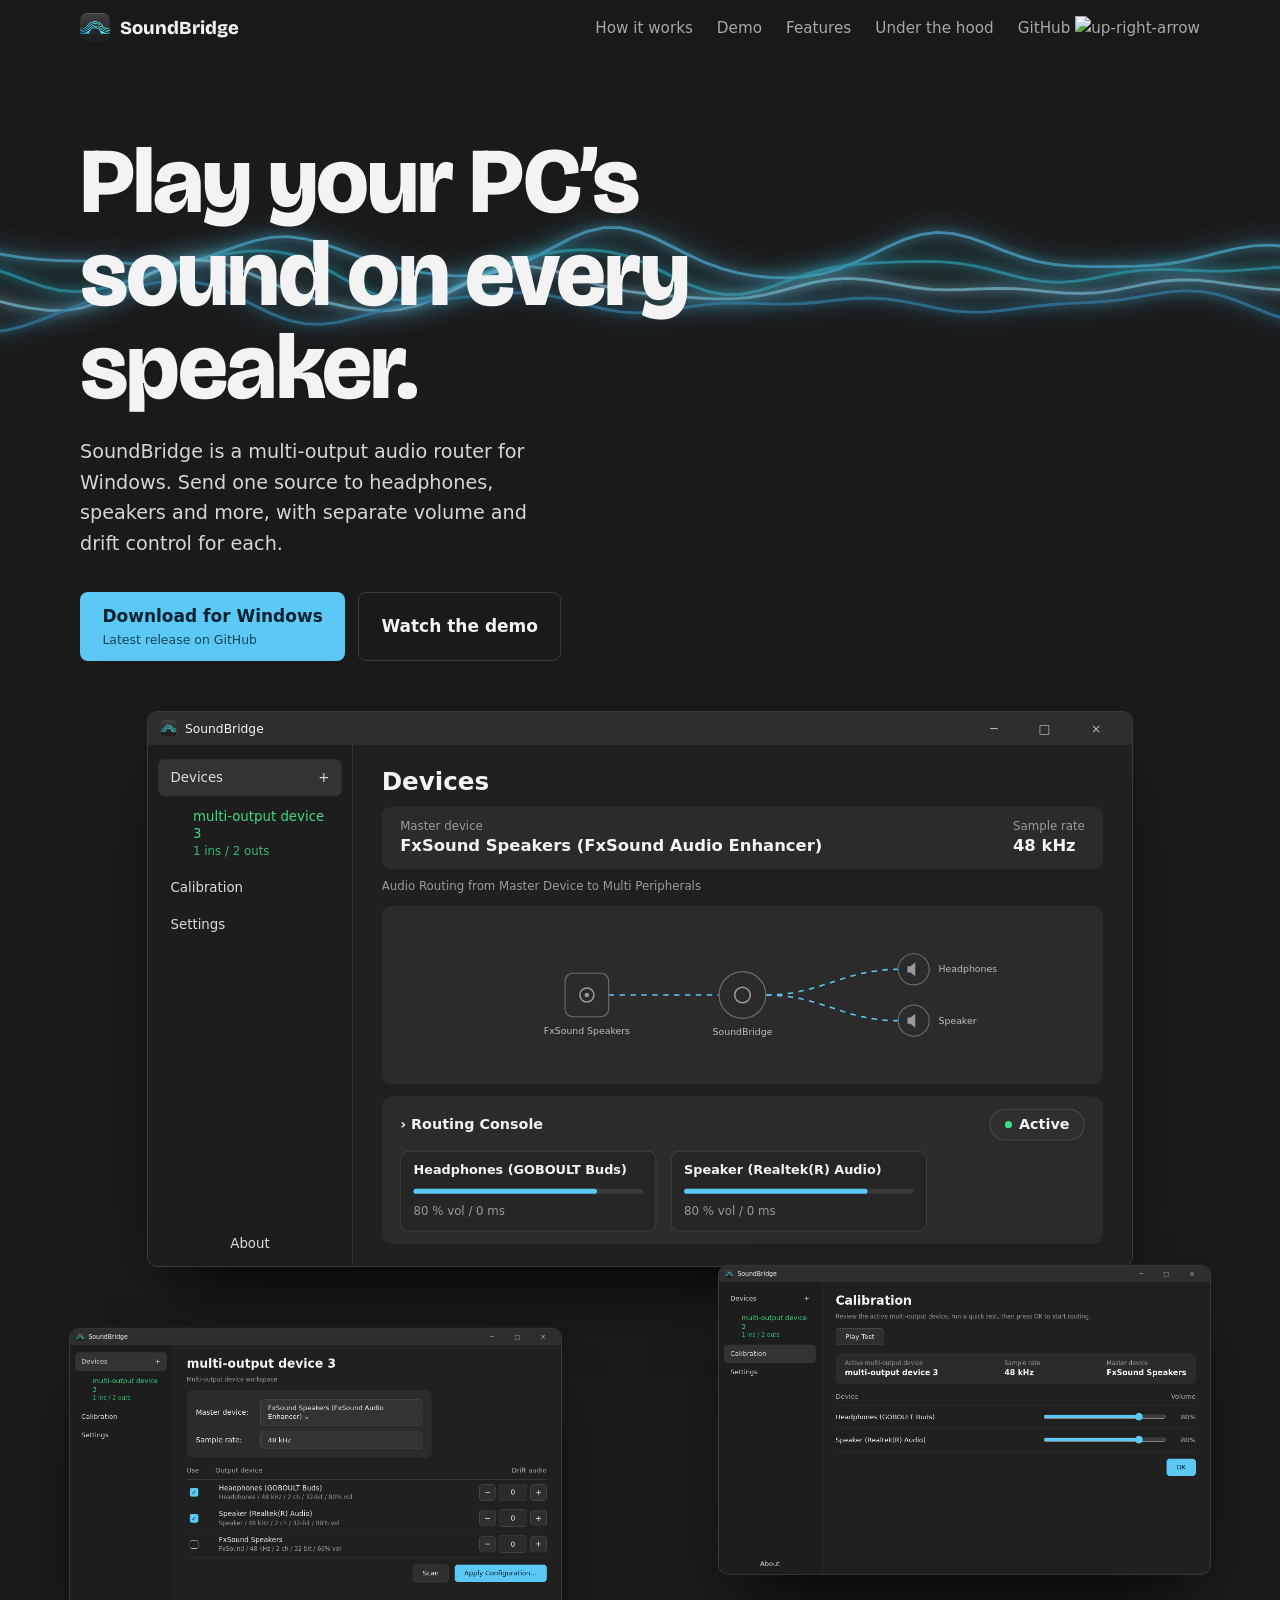
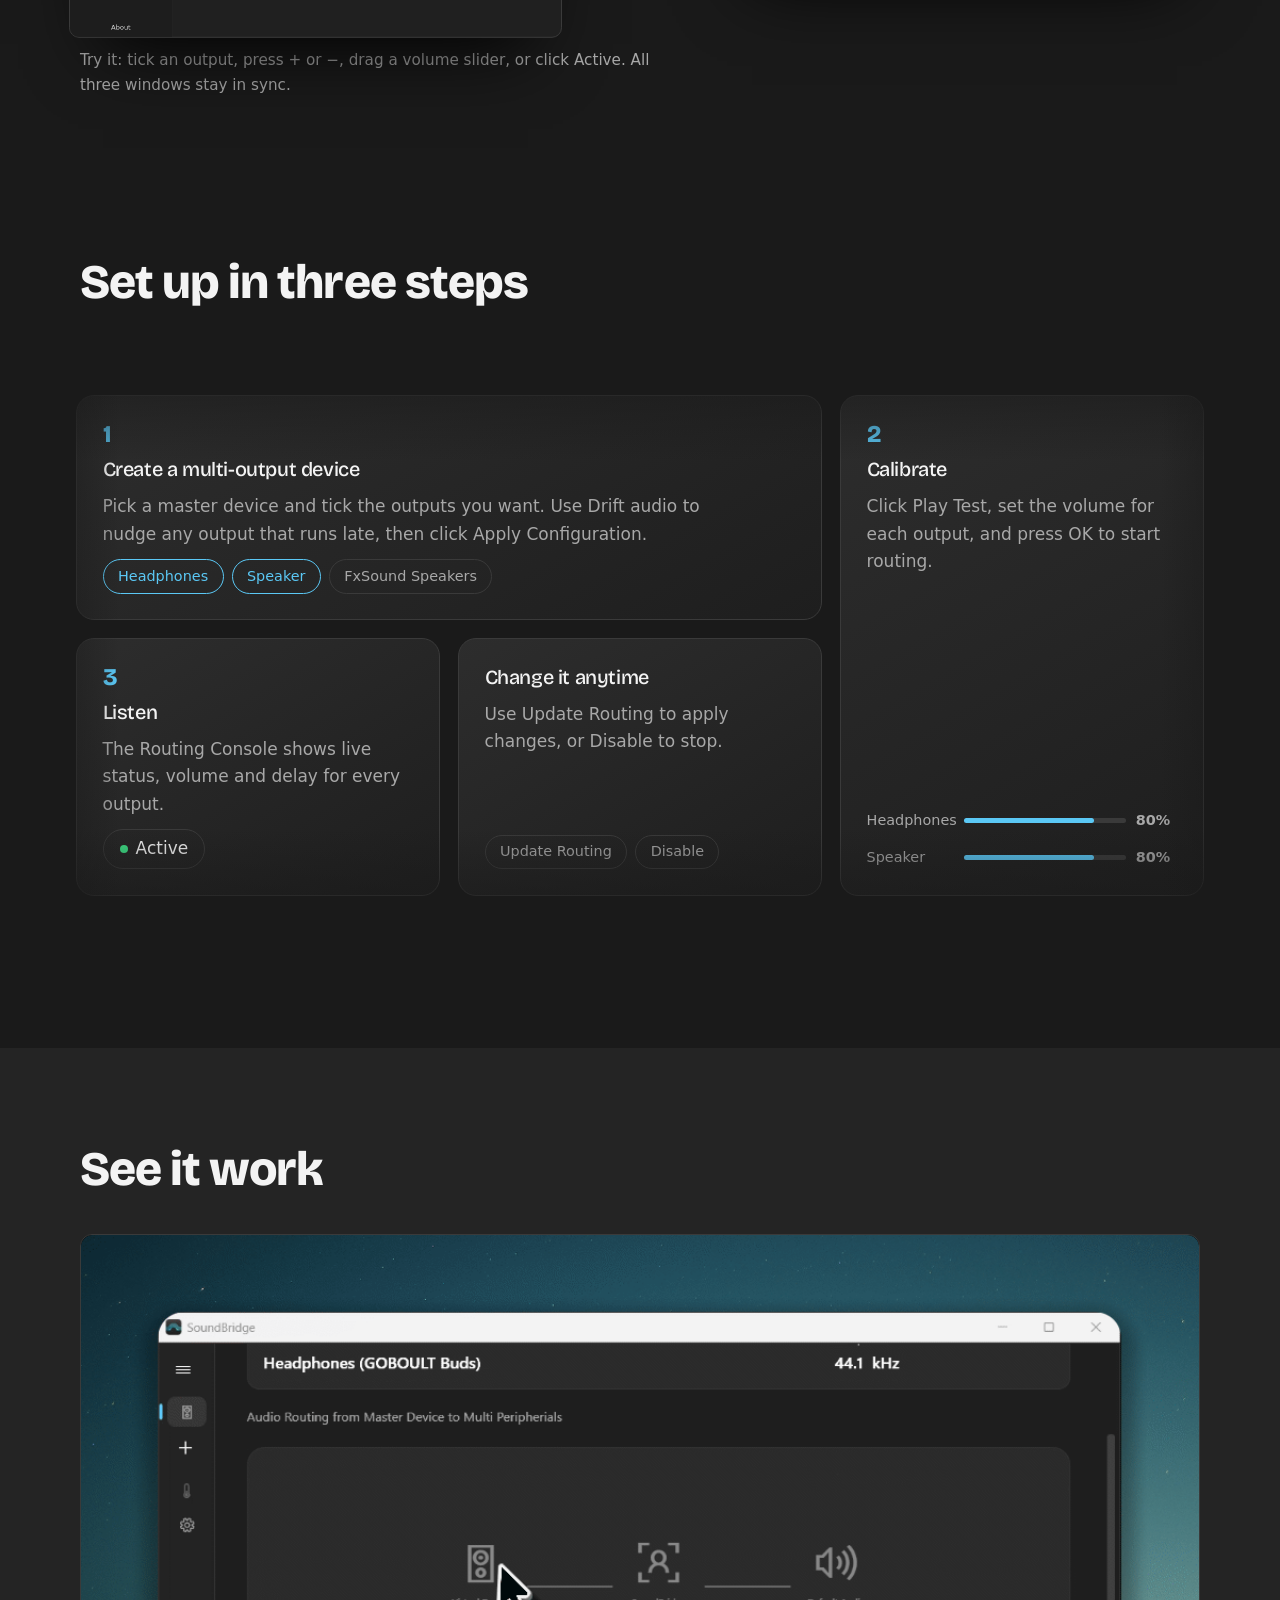
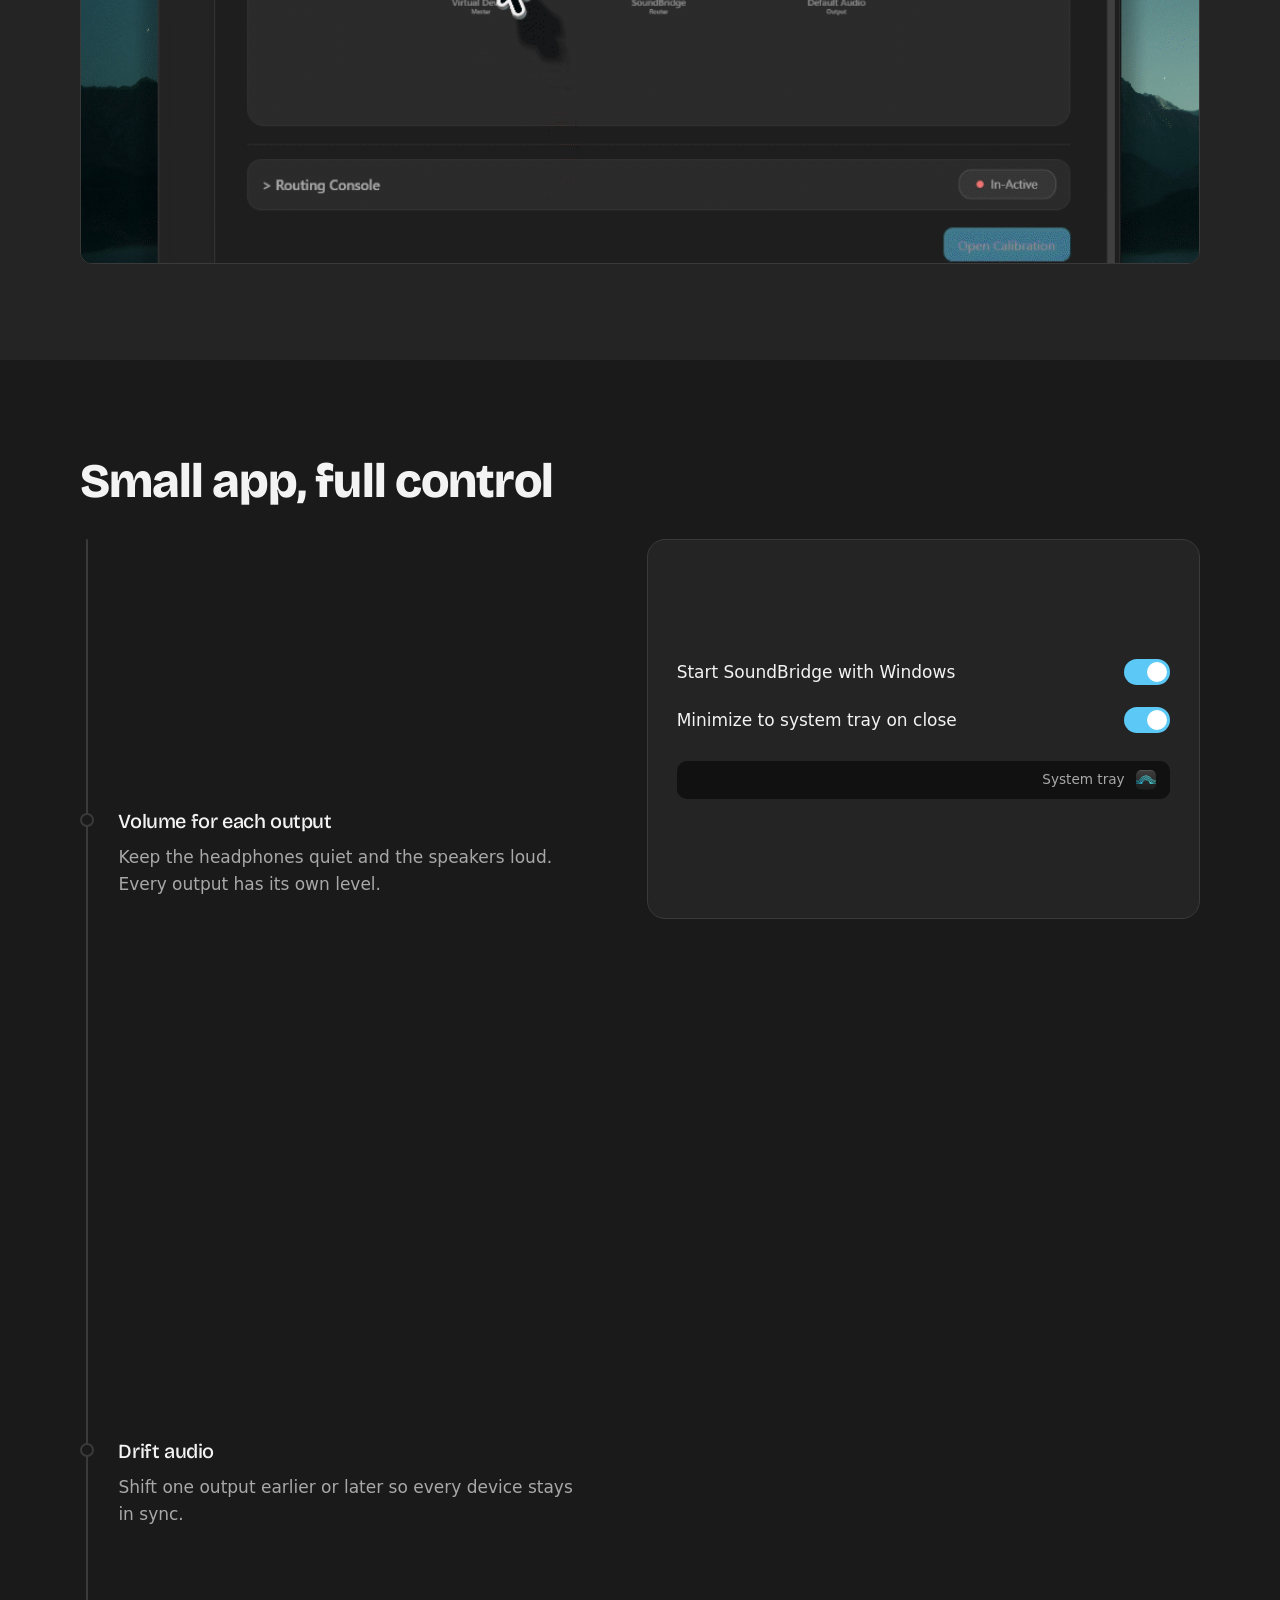
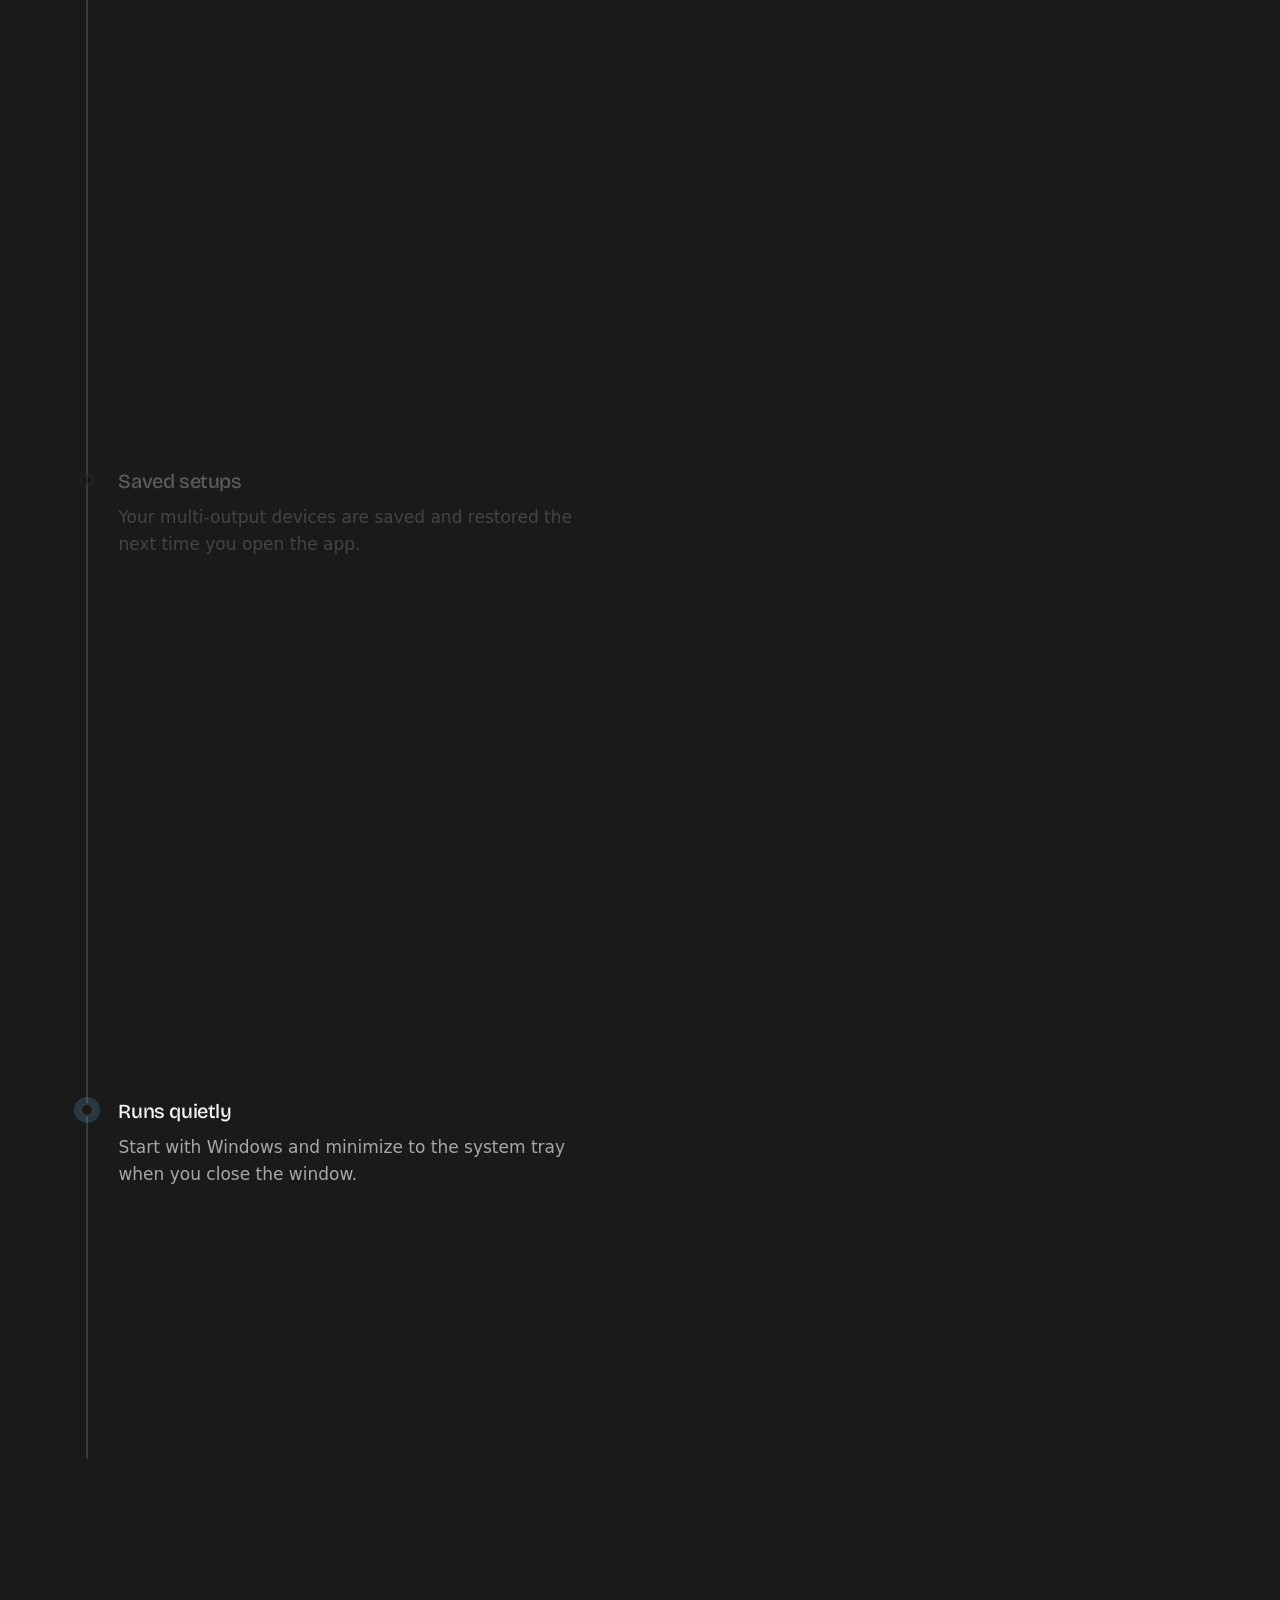
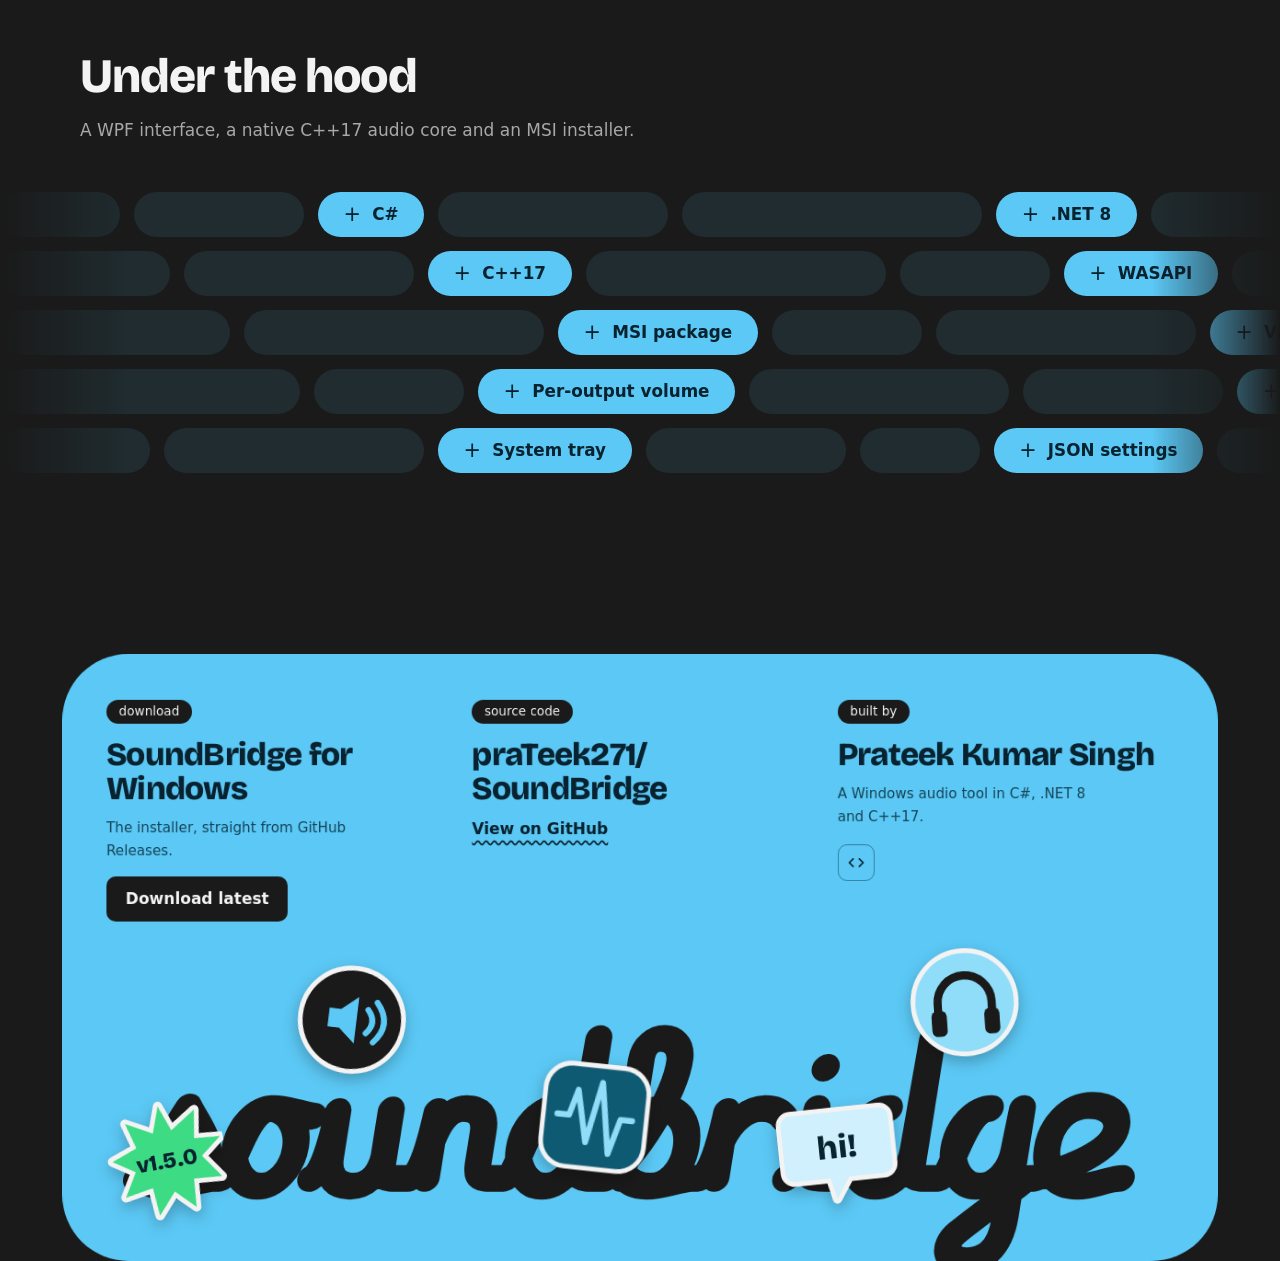
==== commit 70142c35: "feat(site): add demo video preview to landing page" ====
--- a/SoundBridge/soundbridge-site/index.html
+++ b/SoundBridge/soundbridge-site/index.html
@@ -119,10 +119,16 @@
       </div></div>
     </section>
 
-    <section class="demo" id="demo"><div class="wrap">
-      <h2>See it work</h2>
-      <div class="video" id="video"><div class="empty" id="videoEmpty">Demo video goes here.</div></div>
-    </div></section>
+    <section class="demo" id="demo">
+      <div class="wrap">
+        <h2>See it work</h2>
+        <div class="video" id="video">
+          <img src="assets/demo_vedio.gif"
+            alt="SoundBridge demo showing multi-output audio routing, per-device volume, and drift controls" loading="lazy"
+            decoding="async">
+        </div>
+      </div>
+    </section>
 
     <section id="features"><div class="wrap">
       <h2>Small app, full control</h2>
--- a/SoundBridge/soundbridge-site/css/style.css
+++ b/SoundBridge/soundbridge-site/css/style.css
@@ -1415,4 +1415,16 @@
     .tg i {
         transition: none
     }
+}
+.demo .video {
+    overflow: hidden;
+    padding: 0;
+}
+
+.demo .video img {
+    display: block;
+    width: 100%;
+    height: 100%;
+    object-fit: cover;
+    border-radius: inherit;
 }
